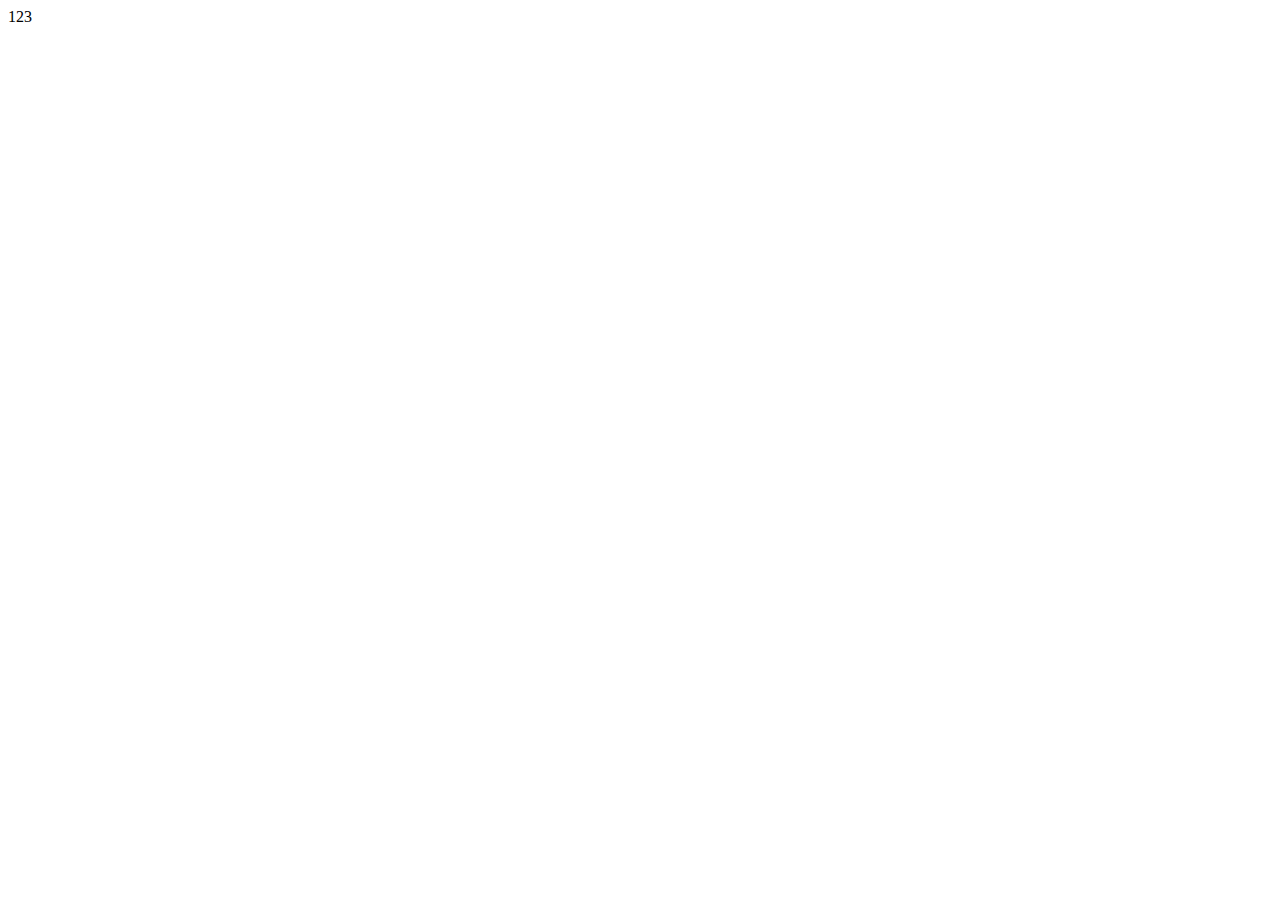
==== index.html @ 2ab809ee "登录注册" ====
<!DOCTYPE html>
<html lang="zh-CN">

<head>
    <meta charset="UTF-8">
    <meta name="viewport" content="width=device-width, initial-scale=1.0">
    <title>Document</title>
</head>

<body>
    123
</body>

</html>
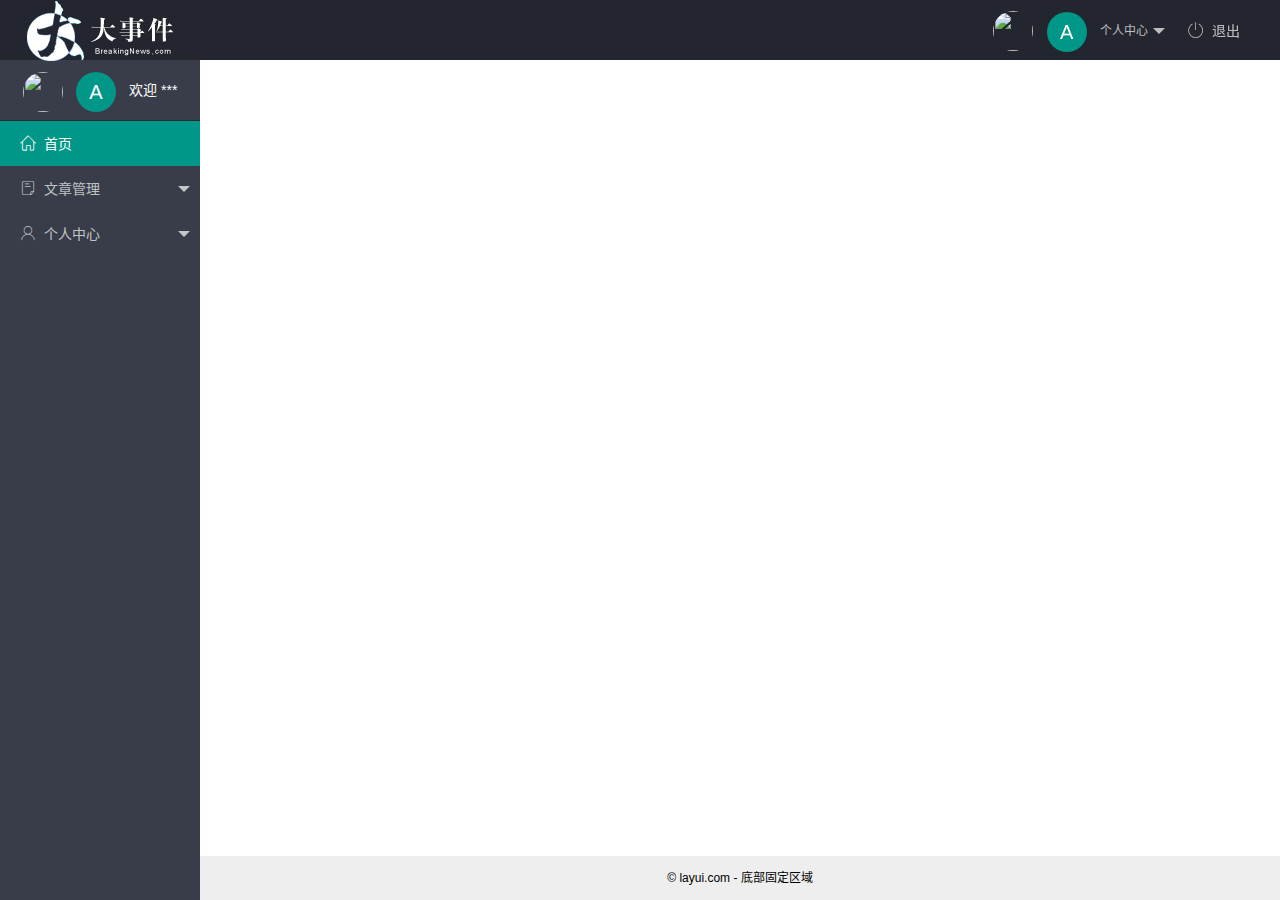
==== commit 8758f277: "后台主页" ====
--- a/index.html
+++ b/index.html
@@ -4,11 +4,103 @@
 <head>
     <meta charset="UTF-8">
     <meta name="viewport" content="width=device-width, initial-scale=1.0">
-    <title>Document</title>
+    <title>后台主页</title>
+    <!-- 导入 layui 的样式表 -->
+    <link rel="stylesheet" href="/assets/lib/layui/css/layui.css" />
+    <link rel="stylesheet" href="/assets/fonts/iconfont.css">
+    <link rel="stylesheet" href="/assets/css/index.css">
 </head>
 
-<body>
-    123
+<body class="layui-layout-body">
+    <div class="layui-layout layui-layout-admin">
+        <div class="layui-header">
+            <div class="layui-logo">
+                <img src="/assets/images/logo.png" alt="" />
+            </div>
+            <!-- 头部区域（可配合layui已有的水平导航） -->
+            <ul class="layui-nav layui-layout-right">
+                <li class="layui-nav-item">
+                    <!-- 右侧导航栏上面头像 -->
+                    <a href="javascript:;" class="userinfo">
+                        <img src="http://t.cn/RCzsdCq" class="layui-nav-img" />
+                        <span class="text-avatar">A</span>
+                        个人中心
+                    </a>
+                    <dl class="layui-nav-child">
+                        <dd><a href="">基本资料</a></dd>
+                        <dd><a href="">更换头像</a></dd>
+                        <dd><a href="">重置密码</a></dd>
+                    </dl>
+                </li>
+                <li class="layui-nav-item"><a id="btnLogout" href="javascript:;"><span class="iconfont icon-tuichu"></span>退出</a>
+                </li>
+            </ul>
+        </div>
+
+        <div class="layui-side layui-bg-black">
+            <div class="layui-side-scroll">
+                <!-- 左侧导航区域（可配合layui已有的垂直导航） -->
+                <ul class="layui-nav layui-nav-tree" lay-shrink="all">
+                    <!-- 左侧侧边栏上面头像 -->
+                    <div class="userinfo">
+                        <img src="http://t.cn/RCzsdCq" class="layui-nav-img" />
+                        <span class="text-avatar">A</span>
+                        <span id="welcome">欢迎 ***</span>
+                    </div>
+                    <li class="layui-nav-item layui-this">
+                        <a id="firstNavItem" href="/home/dashboard.html" target="fm"><span
+                                class="iconfont icon-home"></span>首页</a>
+                    </li>
+                    <li class="layui-nav-item">
+                        <a class="" href="javascript:;"><span class="iconfont icon-16"></span>文章管理</a>
+                        <dl class="layui-nav-child">
+                            <dd>
+                                <a href="javascript:;">文章类别</a>
+                            </dd>
+                            <dd>
+                                <a href="javascript:;">文章列表</a>
+                            </dd>
+                            <dd>
+                                <a href="javascript:;">发布文章</a>
+                            </dd>
+                        </dl>
+                    </li>
+                    <li class="layui-nav-item">
+                        <a href="javascript:;"><span class="iconfont icon-user"></span>个人中心</a>
+                        <dl class="layui-nav-child">
+                            <dd>
+                                <a href="javascript:;">基本资料</a>
+                            </dd>
+                            <dd>
+                                <a href="javascript:;">更换头像</a>
+                            </dd>
+                            <dd>
+                                <a href="javascript:;">重置密码</a>
+                            </dd>
+                        </dl>
+                    </li>
+                </ul>
+            </div>
+        </div>
+
+        <div class="layui-body">
+            <!-- 内容主体区域 -->
+            <div style="padding: 0px;height:100%"><iframe name="fm" src="" frameborder="0"></iframe></div>
+        </div>
+
+        <div class="layui-footer">
+            <!-- 底部固定区域 -->
+            © layui.com - 底部固定区域
+        </div>
+    </div>
+    <!-- 导入 layui 的JS文件 -->
+    <script src="/assets/lib/layui/layui.all.js"></script>
+    <!-- 导入 jQuery -->
+    <script src="/assets/lib/jquery.js"></script>
+    <!-- 导入自己封装的 baseAPI -->
+    <script src="/assets/js/baseAPI.js"></script>
+    <!-- 导入自己的 js 文件 -->
+    <script src="/assets/js/index.js"></script>
 </body>
 
 </html>--- a/assets/lib/layui/css/layui.css
+++ b/assets/lib/layui/css/layui.css
@@ -0,0 +1,2 @@
+/** layui-v2.5.5 MIT License By https://www.layui.com */
+ .layui-inline,img{display:inline-block;vertical-align:middle}h1,h2,h3,h4,h5,h6{font-weight:400}.layui-edge,.layui-header,.layui-inline,.layui-main{position:relative}.layui-body,.layui-edge,.layui-elip{overflow:hidden}.layui-btn,.layui-edge,.layui-inline,img{vertical-align:middle}.layui-btn,.layui-disabled,.layui-icon,.layui-unselect{-moz-user-select:none;-webkit-user-select:none;-ms-user-select:none}.layui-elip,.layui-form-checkbox span,.layui-form-pane .layui-form-label{text-overflow:ellipsis;white-space:nowrap}.layui-breadcrumb,.layui-tree-btnGroup{visibility:hidden}blockquote,body,button,dd,div,dl,dt,form,h1,h2,h3,h4,h5,h6,input,li,ol,p,pre,td,textarea,th,ul{margin:0;padding:0;-webkit-tap-highlight-color:rgba(0,0,0,0)}a:active,a:hover{outline:0}img{border:none}li{list-style:none}table{border-collapse:collapse;border-spacing:0}h4,h5,h6{font-size:100%}button,input,optgroup,option,select,textarea{font-family:inherit;font-size:inherit;font-style:inherit;font-weight:inherit;outline:0}pre{white-space:pre-wrap;white-space:-moz-pre-wrap;white-space:-pre-wrap;white-space:-o-pre-wrap;word-wrap:break-word}body{line-height:24px;font:14px Helvetica Neue,Helvetica,PingFang SC,Tahoma,Arial,sans-serif}hr{height:1px;margin:10px 0;border:0;clear:both}a{color:#333;text-decoration:none}a:hover{color:#777}a cite{font-style:normal;*cursor:pointer}.layui-border-box,.layui-border-box *{box-sizing:border-box}.layui-box,.layui-box *{box-sizing:content-box}.layui-clear{clear:both;*zoom:1}.layui-clear:after{content:'\20';clear:both;*zoom:1;display:block;height:0}.layui-inline{*display:inline;*zoom:1}.layui-edge{display:inline-block;width:0;height:0;border-width:6px;border-style:dashed;border-color:transparent}.layui-edge-top{top:-4px;border-bottom-color:#999;border-bottom-style:solid}.layui-edge-right{border-left-color:#999;border-left-style:solid}.layui-edge-bottom{top:2px;border-top-color:#999;border-top-style:solid}.layui-edge-left{border-right-color:#999;border-right-style:solid}.layui-disabled,.layui-disabled:hover{color:#d2d2d2!important;cursor:not-allowed!important}.layui-circle{border-radius:100%}.layui-show{display:block!important}.layui-hide{display:none!important}@font-face{font-family:layui-icon;src:url(../font/iconfont.eot?v=250);src:url(../font/iconfont.eot?v=250#iefix) format('embedded-opentype'),url(../font/iconfont.woff2?v=250) format('woff2'),url(../font/iconfont.woff?v=250) format('woff'),url(../font/iconfont.ttf?v=250) format('truetype'),url(../font/iconfont.svg?v=250#layui-icon) format('svg')}.layui-icon{font-family:layui-icon!important;font-size:16px;font-style:normal;-webkit-font-smoothing:antialiased;-moz-osx-font-smoothing:grayscale}.layui-icon-reply-fill:before{content:"\e611"}.layui-icon-set-fill:before{content:"\e614"}.layui-icon-menu-fill:before{content:"\e60f"}.layui-icon-search:before{content:"\e615"}.layui-icon-share:before{content:"\e641"}.layui-icon-set-sm:before{content:"\e620"}.layui-icon-engine:before{content:"\e628"}.layui-icon-close:before{content:"\1006"}.layui-icon-close-fill:before{content:"\1007"}.layui-icon-chart-screen:before{content:"\e629"}.layui-icon-star:before{content:"\e600"}.layui-icon-circle-dot:before{content:"\e617"}.layui-icon-chat:before{content:"\e606"}.layui-icon-release:before{content:"\e609"}.layui-icon-list:before{content:"\e60a"}.layui-icon-chart:before{content:"\e62c"}.layui-icon-ok-circle:before{content:"\1005"}.layui-icon-layim-theme:before{content:"\e61b"}.layui-icon-table:before{content:"\e62d"}.layui-icon-right:before{content:"\e602"}.layui-icon-left:before{content:"\e603"}.layui-icon-cart-simple:before{content:"\e698"}.layui-icon-face-cry:before{content:"\e69c"}.layui-icon-face-smile:before{content:"\e6af"}.layui-icon-survey:before{content:"\e6b2"}.layui-icon-tree:before{content:"\e62e"}.layui-icon-upload-circle:before{content:"\e62f"}.layui-icon-add-circle:before{content:"\e61f"}.layui-icon-download-circle:before{content:"\e601"}.layui-icon-templeate-1:before{content:"\e630"}.layui-icon-util:before{content:"\e631"}.layui-icon-face-surprised:before{content:"\e664"}.layui-icon-edit:before{content:"\e642"}.layui-icon-speaker:before{content:"\e645"}.layui-icon-down:before{content:"\e61a"}.layui-icon-file:before{content:"\e621"}.layui-icon-layouts:before{content:"\e632"}.layui-icon-rate-half:before{content:"\e6c9"}.layui-icon-add-circle-fine:before{content:"\e608"}.layui-icon-prev-circle:before{content:"\e633"}.layui-icon-read:before{content:"\e705"}.layui-icon-404:before{content:"\e61c"}.layui-icon-carousel:before{content:"\e634"}.layui-icon-help:before{content:"\e607"}.layui-icon-code-circle:before{content:"\e635"}.layui-icon-water:before{content:"\e636"}.layui-icon-username:before{content:"\e66f"}.layui-icon-find-fill:before{content:"\e670"}.layui-icon-about:before{content:"\e60b"}.layui-icon-location:before{content:"\e715"}.layui-icon-up:before{content:"\e619"}.layui-icon-pause:before{content:"\e651"}.layui-icon-date:before{content:"\e637"}.layui-icon-layim-uploadfile:before{content:"\e61d"}.layui-icon-delete:before{content:"\e640"}.layui-icon-play:before{content:"\e652"}.layui-icon-top:before{content:"\e604"}.layui-icon-friends:before{content:"\e612"}.layui-icon-refresh-3:before{content:"\e9aa"}.layui-icon-ok:before{content:"\e605"}.layui-icon-layer:before{content:"\e638"}.layui-icon-face-smile-fine:before{content:"\e60c"}.layui-icon-dollar:before{content:"\e659"}.layui-icon-group:before{content:"\e613"}.layui-icon-layim-download:before{content:"\e61e"}.layui-icon-picture-fine:before{content:"\e60d"}.layui-icon-link:before{content:"\e64c"}.layui-icon-diamond:before{content:"\e735"}.layui-icon-log:before{content:"\e60e"}.layui-icon-rate-solid:before{content:"\e67a"}.layui-icon-fonts-del:before{content:"\e64f"}.layui-icon-unlink:before{content:"\e64d"}.layui-icon-fonts-clear:before{content:"\e639"}.layui-icon-triangle-r:before{content:"\e623"}.layui-icon-circle:before{content:"\e63f"}.layui-icon-radio:before{content:"\e643"}.layui-icon-align-center:before{content:"\e647"}.layui-icon-align-right:before{content:"\e648"}.layui-icon-align-left:before{content:"\e649"}.layui-icon-loading-1:before{content:"\e63e"}.layui-icon-return:before{content:"\e65c"}.layui-icon-fonts-strong:before{content:"\e62b"}.layui-icon-upload:before{content:"\e67c"}.layui-icon-dialogue:before{content:"\e63a"}.layui-icon-video:before{content:"\e6ed"}.layui-icon-headset:before{content:"\e6fc"}.layui-icon-cellphone-fine:before{content:"\e63b"}.layui-icon-add-1:before{content:"\e654"}.layui-icon-face-smile-b:before{content:"\e650"}.layui-icon-fonts-html:before{content:"\e64b"}.layui-icon-form:before{content:"\e63c"}.layui-icon-cart:before{content:"\e657"}.layui-icon-camera-fill:before{content:"\e65d"}.layui-icon-tabs:before{content:"\e62a"}.layui-icon-fonts-code:before{content:"\e64e"}.layui-icon-fire:before{content:"\e756"}.layui-icon-set:before{content:"\e716"}.layui-icon-fonts-u:before{content:"\e646"}.layui-icon-triangle-d:before{content:"\e625"}.layui-icon-tips:before{content:"\e702"}.layui-icon-picture:before{content:"\e64a"}.layui-icon-more-vertical:before{content:"\e671"}.layui-icon-flag:before{content:"\e66c"}.layui-icon-loading:before{content:"\e63d"}.layui-icon-fonts-i:before{content:"\e644"}.layui-icon-refresh-1:before{content:"\e666"}.layui-icon-rmb:before{content:"\e65e"}.layui-icon-home:before{content:"\e68e"}.layui-icon-user:before{content:"\e770"}.layui-icon-notice:before{content:"\e667"}.layui-icon-login-weibo:before{content:"\e675"}.layui-icon-voice:before{content:"\e688"}.layui-icon-upload-drag:before{content:"\e681"}.layui-icon-login-qq:before{content:"\e676"}.layui-icon-snowflake:before{content:"\e6b1"}.layui-icon-file-b:before{content:"\e655"}.layui-icon-template:before{content:"\e663"}.layui-icon-auz:before{content:"\e672"}.layui-icon-console:before{content:"\e665"}.layui-icon-app:before{content:"\e653"}.layui-icon-prev:before{content:"\e65a"}.layui-icon-website:before{content:"\e7ae"}.layui-icon-next:before{content:"\e65b"}.layui-icon-component:before{content:"\e857"}.layui-icon-more:before{content:"\e65f"}.layui-icon-login-wechat:before{content:"\e677"}.layui-icon-shrink-right:before{content:"\e668"}.layui-icon-spread-left:before{content:"\e66b"}.layui-icon-camera:before{content:"\e660"}.layui-icon-note:before{content:"\e66e"}.layui-icon-refresh:before{content:"\e669"}.layui-icon-female:before{content:"\e661"}.layui-icon-male:before{content:"\e662"}.layui-icon-password:before{content:"\e673"}.layui-icon-senior:before{content:"\e674"}.layui-icon-theme:before{content:"\e66a"}.layui-icon-tread:before{content:"\e6c5"}.layui-icon-praise:before{content:"\e6c6"}.layui-icon-star-fill:before{content:"\e658"}.layui-icon-rate:before{content:"\e67b"}.layui-icon-template-1:before{content:"\e656"}.layui-icon-vercode:before{content:"\e679"}.layui-icon-cellphone:before{content:"\e678"}.layui-icon-screen-full:before{content:"\e622"}.layui-icon-screen-restore:before{content:"\e758"}.layui-icon-cols:before{content:"\e610"}.layui-icon-export:before{content:"\e67d"}.layui-icon-print:before{content:"\e66d"}.layui-icon-slider:before{content:"\e714"}.layui-icon-addition:before{content:"\e624"}.layui-icon-subtraction:before{content:"\e67e"}.layui-icon-service:before{content:"\e626"}.layui-icon-transfer:before{content:"\e691"}.layui-main{width:1140px;margin:0 auto}.layui-header{z-index:1000;height:60px}.layui-header a:hover{transition:all .5s;-webkit-transition:all .5s}.layui-side{position:fixed;left:0;top:0;bottom:0;z-index:999;width:200px;overflow-x:hidden}.layui-side-scroll{position:relative;width:220px;height:100%;overflow-x:hidden}.layui-body{position:absolute;left:200px;right:0;top:0;bottom:0;z-index:998;width:auto;overflow-y:auto;box-sizing:border-box}.layui-layout-body{overflow:hidden}.layui-layout-admin .layui-header{background-color:#23262E}.layui-layout-admin .layui-side{top:60px;width:200px;overflow-x:hidden}.layui-layout-admin .layui-body{position:fixed;top:60px;bottom:44px}.layui-layout-admin .layui-main{width:auto;margin:0 15px}.layui-layout-admin .layui-footer{position:fixed;left:200px;right:0;bottom:0;height:44px;line-height:44px;padding:0 15px;background-color:#eee}.layui-layout-admin .layui-logo{position:absolute;left:0;top:0;width:200px;height:100%;line-height:60px;text-align:center;color:#009688;font-size:16px}.layui-layout-admin .layui-header .layui-nav{background:0 0}.layui-layout-left{position:absolute!important;left:200px;top:0}.layui-layout-right{position:absolute!important;right:0;top:0}.layui-container{position:relative;margin:0 auto;padding:0 15px;box-sizing:border-box}.layui-fluid{position:relative;margin:0 auto;padding:0 15px}.layui-row:after,.layui-row:before{content:'';display:block;clear:both}.layui-col-lg1,.layui-col-lg10,.layui-col-lg11,.layui-col-lg12,.layui-col-lg2,.layui-col-lg3,.layui-col-lg4,.layui-col-lg5,.layui-col-lg6,.layui-col-lg7,.layui-col-lg8,.layui-col-lg9,.layui-col-md1,.layui-col-md10,.layui-col-md11,.layui-col-md12,.layui-col-md2,.layui-col-md3,.layui-col-md4,.layui-col-md5,.layui-col-md6,.layui-col-md7,.layui-col-md8,.layui-col-md9,.layui-col-sm1,.layui-col-sm10,.layui-col-sm11,.layui-col-sm12,.layui-col-sm2,.layui-col-sm3,.layui-col-sm4,.layui-col-sm5,.layui-col-sm6,.layui-col-sm7,.layui-col-sm8,.layui-col-sm9,.layui-col-xs1,.layui-col-xs10,.layui-col-xs11,.layui-col-xs12,.layui-col-xs2,.layui-col-xs3,.layui-col-xs4,.layui-col-xs5,.layui-col-xs6,.layui-col-xs7,.layui-col-xs8,.layui-col-xs9{position:relative;display:block;box-sizing:border-box}.layui-col-xs1,.layui-col-xs10,.layui-col-xs11,.layui-col-xs12,.layui-col-xs2,.layui-col-xs3,.layui-col-xs4,.layui-col-xs5,.layui-col-xs6,.layui-col-xs7,.layui-col-xs8,.layui-col-xs9{float:left}.layui-col-xs1{width:8.33333333%}.layui-col-xs2{width:16.66666667%}.layui-col-xs3{width:25%}.layui-col-xs4{width:33.33333333%}.layui-col-xs5{width:41.66666667%}.layui-col-xs6{width:50%}.layui-col-xs7{width:58.33333333%}.layui-col-xs8{width:66.66666667%}.layui-col-xs9{width:75%}.layui-col-xs10{width:83.33333333%}.layui-col-xs11{width:91.66666667%}.layui-col-xs12{width:100%}.layui-col-xs-offset1{margin-left:8.33333333%}.layui-col-xs-offset2{margin-left:16.66666667%}.layui-col-xs-offset3{margin-left:25%}.layui-col-xs-offset4{margin-left:33.33333333%}.layui-col-xs-offset5{margin-left:41.66666667%}.layui-col-xs-offset6{margin-left:50%}.layui-col-xs-offset7{margin-left:58.33333333%}.layui-col-xs-offset8{margin-left:66.66666667%}.layui-col-xs-offset9{margin-left:75%}.layui-col-xs-offset10{margin-left:83.33333333%}.layui-col-xs-offset11{margin-left:91.66666667%}.layui-col-xs-offset12{margin-left:100%}@media screen and (max-width:768px){.layui-hide-xs{display:none!important}.layui-show-xs-block{display:block!important}.layui-show-xs-inline{display:inline!important}.layui-show-xs-inline-block{display:inline-block!important}}@media screen and (min-width:768px){.layui-container{width:750px}.layui-hide-sm{display:none!important}.layui-show-sm-block{display:block!important}.layui-show-sm-inline{display:inline!important}.layui-show-sm-inline-block{display:inline-block!important}.layui-col-sm1,.layui-col-sm10,.layui-col-sm11,.layui-col-sm12,.layui-col-sm2,.layui-col-sm3,.layui-col-sm4,.layui-col-sm5,.layui-col-sm6,.layui-col-sm7,.layui-col-sm8,.layui-col-sm9{float:left}.layui-col-sm1{width:8.33333333%}.layui-col-sm2{width:16.66666667%}.layui-col-sm3{width:25%}.layui-col-sm4{width:33.33333333%}.layui-col-sm5{width:41.66666667%}.layui-col-sm6{width:50%}.layui-col-sm7{width:58.33333333%}.layui-col-sm8{width:66.66666667%}.layui-col-sm9{width:75%}.layui-col-sm10{width:83.33333333%}.layui-col-sm11{width:91.66666667%}.layui-col-sm12{width:100%}.layui-col-sm-offset1{margin-left:8.33333333%}.layui-col-sm-offset2{margin-left:16.66666667%}.layui-col-sm-offset3{margin-left:25%}.layui-col-sm-offset4{margin-left:33.33333333%}.layui-col-sm-offset5{margin-left:41.66666667%}.layui-col-sm-offset6{margin-left:50%}.layui-col-sm-offset7{margin-left:58.33333333%}.layui-col-sm-offset8{margin-left:66.66666667%}.layui-col-sm-offset9{margin-left:75%}.layui-col-sm-offset10{margin-left:83.33333333%}.layui-col-sm-offset11{margin-left:91.66666667%}.layui-col-sm-offset12{margin-left:100%}}@media screen and (min-width:992px){.layui-container{width:970px}.layui-hide-md{display:none!important}.layui-show-md-block{display:block!important}.layui-show-md-inline{display:inline!important}.layui-show-md-inline-block{display:inline-block!important}.layui-col-md1,.layui-col-md10,.layui-col-md11,.layui-col-md12,.layui-col-md2,.layui-col-md3,.layui-col-md4,.layui-col-md5,.layui-col-md6,.layui-col-md7,.layui-col-md8,.layui-col-md9{float:left}.layui-col-md1{width:8.33333333%}.layui-col-md2{width:16.66666667%}.layui-col-md3{width:25%}.layui-col-md4{width:33.33333333%}.layui-col-md5{width:41.66666667%}.layui-col-md6{width:50%}.layui-col-md7{width:58.33333333%}.layui-col-md8{width:66.66666667%}.layui-col-md9{width:75%}.layui-col-md10{width:83.33333333%}.layui-col-md11{width:91.66666667%}.layui-col-md12{width:100%}.layui-col-md-offset1{margin-left:8.33333333%}.layui-col-md-offset2{margin-left:16.66666667%}.layui-col-md-offset3{margin-left:25%}.layui-col-md-offset4{margin-left:33.33333333%}.layui-col-md-offset5{margin-left:41.66666667%}.layui-col-md-offset6{margin-left:50%}.layui-col-md-offset7{margin-left:58.33333333%}.layui-col-md-offset8{margin-left:66.66666667%}.layui-col-md-offset9{margin-left:75%}.layui-col-md-offset10{margin-left:83.33333333%}.layui-col-md-offset11{margin-left:91.66666667%}.layui-col-md-offset12{margin-left:100%}}@media screen and (min-width:1200px){.layui-container{width:1170px}.layui-hide-lg{display:none!important}.layui-show-lg-block{display:block!important}.layui-show-lg-inline{display:inline!important}.layui-show-lg-inline-block{display:inline-block!important}.layui-col-lg1,.layui-col-lg10,.layui-col-lg11,.layui-col-lg12,.layui-col-lg2,.layui-col-lg3,.layui-col-lg4,.layui-col-lg5,.layui-col-lg6,.layui-col-lg7,.layui-col-lg8,.layui-col-lg9{float:left}.layui-col-lg1{width:8.33333333%}.layui-col-lg2{width:16.66666667%}.layui-col-lg3{width:25%}.layui-col-lg4{width:33.33333333%}.layui-col-lg5{width:41.66666667%}.layui-col-lg6{width:50%}.layui-col-lg7{width:58.33333333%}.layui-col-lg8{width:66.66666667%}.layui-col-lg9{width:75%}.layui-col-lg10{width:83.33333333%}.layui-col-lg11{width:91.66666667%}.layui-col-lg12{width:100%}.layui-col-lg-offset1{margin-left:8.33333333%}.layui-col-lg-offset2{margin-left:16.66666667%}.layui-col-lg-offset3{margin-left:25%}.layui-col-lg-offset4{margin-left:33.33333333%}.layui-col-lg-offset5{margin-left:41.66666667%}.layui-col-lg-offset6{margin-left:50%}.layui-col-lg-offset7{margin-left:58.33333333%}.layui-col-lg-offset8{margin-left:66.66666667%}.layui-col-lg-offset9{margin-left:75%}.layui-col-lg-offset10{margin-left:83.33333333%}.layui-col-lg-offset11{margin-left:91.66666667%}.layui-col-lg-offset12{margin-left:100%}}.layui-col-space1{margin:-.5px}.layui-col-space1>*{padding:.5px}.layui-col-space3{margin:-1.5px}.layui-col-space3>*{padding:1.5px}.layui-col-space5{margin:-2.5px}.layui-col-space5>*{padding:2.5px}.layui-col-space8{margin:-3.5px}.layui-col-space8>*{padding:3.5px}.layui-col-space10{margin:-5px}.layui-col-space10>*{padding:5px}.layui-col-space12{margin:-6px}.layui-col-space12>*{padding:6px}.layui-col-space15{margin:-7.5px}.layui-col-space15>*{padding:7.5px}.layui-col-space18{margin:-9px}.layui-col-space18>*{padding:9px}.layui-col-space20{margin:-10px}.layui-col-space20>*{padding:10px}.layui-col-space22{margin:-11px}.layui-col-space22>*{padding:11px}.layui-col-space25{margin:-12.5px}.layui-col-space25>*{padding:12.5px}.layui-col-space30{margin:-15px}.layui-col-space30>*{padding:15px}.layui-btn,.layui-input,.layui-select,.layui-textarea,.layui-upload-button{outline:0;-webkit-appearance:none;transition:all .3s;-webkit-transition:all .3s;box-sizing:border-box}.layui-elem-quote{margin-bottom:10px;padding:15px;line-height:22px;border-left:5px solid #009688;border-radius:0 2px 2px 0;background-color:#f2f2f2}.layui-quote-nm{border-style:solid;border-width:1px 1px 1px 5px;background:0 0}.layui-elem-field{margin-bottom:10px;padding:0;border-width:1px;border-style:solid}.layui-elem-field legend{margin-left:20px;padding:0 10px;font-size:20px;font-weight:300}.layui-field-title{margin:10px 0 20px;border-width:1px 0 0}.layui-field-box{padding:10px 15px}.layui-field-title .layui-field-box{padding:10px 0}.layui-progress{position:relative;height:6px;border-radius:20px;background-color:#e2e2e2}.layui-progress-bar{position:absolute;left:0;top:0;width:0;max-width:100%;height:6px;border-radius:20px;text-align:right;background-color:#5FB878;transition:all .3s;-webkit-transition:all .3s}.layui-progress-big,.layui-progress-big .layui-progress-bar{height:18px;line-height:18px}.layui-progress-text{position:relative;top:-20px;line-height:18px;font-size:12px;color:#666}.layui-progress-big .layui-progress-text{position:static;padding:0 10px;color:#fff}.layui-collapse{border-width:1px;border-style:solid;border-radius:2px}.layui-colla-content,.layui-colla-item{border-top-width:1px;border-top-style:solid}.layui-colla-item:first-child{border-top:none}.layui-colla-title{position:relative;height:42px;line-height:42px;padding:0 15px 0 35px;color:#333;background-color:#f2f2f2;cursor:pointer;font-size:14px;overflow:hidden}.layui-colla-content{display:none;padding:10px 15px;line-height:22px;color:#666}.layui-colla-icon{position:absolute;left:15px;top:0;font-size:14px}.layui-card{margin-bottom:15px;border-radius:2px;background-color:#fff;box-shadow:0 1px 2px 0 rgba(0,0,0,.05)}.layui-card:last-child{margin-bottom:0}.layui-card-header{position:relative;height:42px;line-height:42px;padding:0 15px;border-bottom:1px solid #f6f6f6;color:#333;border-radius:2px 2px 0 0;font-size:14px}.layui-bg-black,.layui-bg-blue,.layui-bg-cyan,.layui-bg-green,.layui-bg-orange,.layui-bg-red{color:#fff!important}.layui-card-body{position:relative;padding:10px 15px;line-height:24px}.layui-card-body[pad15]{padding:15px}.layui-card-body[pad20]{padding:20px}.layui-card-body .layui-table{margin:5px 0}.layui-card .layui-tab{margin:0}.layui-panel-window{position:relative;padding:15px;border-radius:0;border-top:5px solid #E6E6E6;background-color:#fff}.layui-auxiliar-moving{position:fixed;left:0;right:0;top:0;bottom:0;width:100%;height:100%;background:0 0;z-index:9999999999}.layui-form-label,.layui-form-mid,.layui-form-select,.layui-input-block,.layui-input-inline,.layui-textarea{position:relative}.layui-bg-red{background-color:#FF5722!important}.layui-bg-orange{background-color:#FFB800!important}.layui-bg-green{background-color:#009688!important}.layui-bg-cyan{background-color:#2F4056!important}.layui-bg-blue{background-color:#1E9FFF!important}.layui-bg-black{background-color:#393D49!important}.layui-bg-gray{background-color:#eee!important;color:#666!important}.layui-badge-rim,.layui-colla-content,.layui-colla-item,.layui-collapse,.layui-elem-field,.layui-form-pane .layui-form-item[pane],.layui-form-pane .layui-form-label,.layui-input,.layui-layedit,.layui-layedit-tool,.layui-quote-nm,.layui-select,.layui-tab-bar,.layui-tab-card,.layui-tab-title,.layui-tab-title .layui-this:after,.layui-textarea{border-color:#e6e6e6}.layui-timeline-item:before,hr{background-color:#e6e6e6}.layui-text{line-height:22px;font-size:14px;color:#666}.layui-text h1,.layui-text h2,.layui-text h3{font-weight:500;color:#333}.layui-text h1{font-size:30px}.layui-text h2{font-size:24px}.layui-text h3{font-size:18px}.layui-text a:not(.layui-btn){color:#01AAED}.layui-text a:not(.layui-btn):hover{text-decoration:underline}.layui-text ul{padding:5px 0 5px 15px}.layui-text ul li{margin-top:5px;list-style-type:disc}.layui-text em,.layui-word-aux{color:#999!important;padding:0 5px!important}.layui-btn{display:inline-block;height:38px;line-height:38px;padding:0 18px;background-color:#009688;color:#fff;white-space:nowrap;text-align:center;font-size:14px;border:none;border-radius:2px;cursor:pointer}.layui-btn:hover{opacity:.8;filter:alpha(opacity=80);color:#fff}.layui-btn:active{opacity:1;filter:alpha(opacity=100)}.layui-btn+.layui-btn{margin-left:10px}.layui-btn-container{font-size:0}.layui-btn-container .layui-btn{margin-right:10px;margin-bottom:10px}.layui-btn-container .layui-btn+.layui-btn{margin-left:0}.layui-table .layui-btn-container .layui-btn{margin-bottom:9px}.layui-btn-radius{border-radius:100px}.layui-btn .layui-icon{margin-right:3px;font-size:18px;vertical-align:bottom;vertical-align:middle\9}.layui-btn-primary{border:1px solid #C9C9C9;background-color:#fff;color:#555}.layui-btn-primary:hover{border-color:#009688;color:#333}.layui-btn-normal{background-color:#1E9FFF}.layui-btn-warm{background-color:#FFB800}.layui-btn-danger{background-color:#FF5722}.layui-btn-checked{background-color:#5FB878}.layui-btn-disabled,.layui-btn-disabled:active,.layui-btn-disabled:hover{border:1px solid #e6e6e6;background-color:#FBFBFB;color:#C9C9C9;cursor:not-allowed;opacity:1}.layui-btn-lg{height:44px;line-height:44px;padding:0 25px;font-size:16px}.layui-btn-sm{height:30px;line-height:30px;padding:0 10px;font-size:12px}.layui-btn-sm i{font-size:16px!important}.layui-btn-xs{height:22px;line-height:22px;padding:0 5px;font-size:12px}.layui-btn-xs i{font-size:14px!important}.layui-btn-group{display:inline-block;vertical-align:middle;font-size:0}.layui-btn-group .layui-btn{margin-left:0!important;margin-right:0!important;border-left:1px solid rgba(255,255,255,.5);border-radius:0}.layui-btn-group .layui-btn-primary{border-left:none}.layui-btn-group .layui-btn-primary:hover{border-color:#C9C9C9;color:#009688}.layui-btn-group .layui-btn:first-child{border-left:none;border-radius:2px 0 0 2px}.layui-btn-group .layui-btn-primary:first-child{border-left:1px solid #c9c9c9}.layui-btn-group .layui-btn:last-child{border-radius:0 2px 2px 0}.layui-btn-group .layui-btn+.layui-btn{margin-left:0}.layui-btn-group+.layui-btn-group{margin-left:10px}.layui-btn-fluid{width:100%}.layui-input,.layui-select,.layui-textarea{height:38px;line-height:1.3;line-height:38px\9;border-width:1px;border-style:solid;background-color:#fff;border-radius:2px}.layui-input::-webkit-input-placeholder,.layui-select::-webkit-input-placeholder,.layui-textarea::-webkit-input-placeholder{line-height:1.3}.layui-input,.layui-textarea{display:block;width:100%;padding-left:10px}.layui-input:hover,.layui-textarea:hover{border-color:#D2D2D2!important}.layui-input:focus,.layui-textarea:focus{border-color:#C9C9C9!important}.layui-textarea{min-height:100px;height:auto;line-height:20px;padding:6px 10px;resize:vertical}.layui-select{padding:0 10px}.layui-form input[type=checkbox],.layui-form input[type=radio],.layui-form select{display:none}.layui-form [lay-ignore]{display:initial}.layui-form-item{margin-bottom:15px;clear:both;*zoom:1}.layui-form-item:after{content:'\20';clear:both;*zoom:1;display:block;height:0}.layui-form-label{float:left;display:block;padding:9px 15px;width:80px;font-weight:400;line-height:20px;text-align:right}.layui-form-label-col{display:block;float:none;padding:9px 0;line-height:20px;text-align:left}.layui-form-item .layui-inline{margin-bottom:5px;margin-right:10px}.layui-input-block{margin-left:110px;min-height:36px}.layui-input-inline{display:inline-block;vertical-align:middle}.layui-form-item .layui-input-inline{float:left;width:190px;margin-right:10px}.layui-form-text .layui-input-inline{width:auto}.layui-form-mid{float:left;display:block;padding:9px 0!important;line-height:20px;margin-right:10px}.layui-form-danger+.layui-form-select .layui-input,.layui-form-danger:focus{border-color:#FF5722!important}.layui-form-select .layui-input{padding-right:30px;cursor:pointer}.layui-form-select .layui-edge{position:absolute;right:10px;top:50%;margin-top:-3px;cursor:pointer;border-width:6px;border-top-color:#c2c2c2;border-top-style:solid;transition:all .3s;-webkit-transition:all .3s}.layui-form-select dl{display:none;position:absolute;left:0;top:42px;padding:5px 0;z-index:899;min-width:100%;border:1px solid #d2d2d2;max-height:300px;overflow-y:auto;background-color:#fff;border-radius:2px;box-shadow:0 2px 4px rgba(0,0,0,.12);box-sizing:border-box}.layui-form-select dl dd,.layui-form-select dl dt{padding:0 10px;line-height:36px;white-space:nowrap;overflow:hidden;text-overflow:ellipsis}.layui-form-select dl dt{font-size:12px;color:#999}.layui-form-select dl dd{cursor:pointer}.layui-form-select dl dd:hover{background-color:#f2f2f2;-webkit-transition:.5s all;transition:.5s all}.layui-form-select .layui-select-group dd{padding-left:20px}.layui-form-select dl dd.layui-select-tips{padding-left:10px!important;color:#999}.layui-form-select dl dd.layui-this{background-color:#5FB878;color:#fff}.layui-form-checkbox,.layui-form-select dl dd.layui-disabled{background-color:#fff}.layui-form-selected dl{display:block}.layui-form-checkbox,.layui-form-checkbox *,.layui-form-switch{display:inline-block;vertical-align:middle}.layui-form-selected .layui-edge{margin-top:-9px;-webkit-transform:rotate(180deg);transform:rotate(180deg);margin-top:-3px\9}:root .layui-form-selected .layui-edge{margin-top:-9px\0/IE9}.layui-form-selectup dl{top:auto;bottom:42px}.layui-select-none{margin:5px 0;text-align:center;color:#999}.layui-select-disabled .layui-disabled{border-color:#eee!important}.layui-select-disabled .layui-edge{border-top-color:#d2d2d2}.layui-form-checkbox{position:relative;height:30px;line-height:30px;margin-right:10px;padding-right:30px;cursor:pointer;font-size:0;-webkit-transition:.1s linear;transition:.1s linear;box-sizing:border-box}.layui-form-checkbox span{padding:0 10px;height:100%;font-size:14px;border-radius:2px 0 0 2px;background-color:#d2d2d2;color:#fff;overflow:hidden}.layui-form-checkbox:hover span{background-color:#c2c2c2}.layui-form-checkbox i{position:absolute;right:0;top:0;width:30px;height:28px;border:1px solid #d2d2d2;border-left:none;border-radius:0 2px 2px 0;color:#fff;font-size:20px;text-align:center}.layui-form-checkbox:hover i{border-color:#c2c2c2;color:#c2c2c2}.layui-form-checked,.layui-form-checked:hover{border-color:#5FB878}.layui-form-checked span,.layui-form-checked:hover span{background-color:#5FB878}.layui-form-checked i,.layui-form-checked:hover i{color:#5FB878}.layui-form-item .layui-form-checkbox{margin-top:4px}.layui-form-checkbox[lay-skin=primary]{height:auto!important;line-height:normal!important;min-width:18px;min-height:18px;border:none!important;margin-right:0;padding-left:28px;padding-right:0;background:0 0}.layui-form-checkbox[lay-skin=primary] span{padding-left:0;padding-right:15px;line-height:18px;background:0 0;color:#666}.layui-form-checkbox[lay-skin=primary] i{right:auto;left:0;width:16px;height:16px;line-height:16px;border:1px solid #d2d2d2;font-size:12px;border-radius:2px;background-color:#fff;-webkit-transition:.1s linear;transition:.1s linear}.layui-form-checkbox[lay-skin=primary]:hover i{border-color:#5FB878;color:#fff}.layui-form-checked[lay-skin=primary] i{border-color:#5FB878!important;background-color:#5FB878;color:#fff}.layui-checkbox-disbaled[lay-skin=primary] span{background:0 0!important;color:#c2c2c2}.layui-checkbox-disbaled[lay-skin=primary]:hover i{border-color:#d2d2d2}.layui-form-item .layui-form-checkbox[lay-skin=primary]{margin-top:10px}.layui-form-switch{position:relative;height:22px;line-height:22px;min-width:35px;padding:0 5px;margin-top:8px;border:1px solid #d2d2d2;border-radius:20px;cursor:pointer;background-color:#fff;-webkit-transition:.1s linear;transition:.1s linear}.layui-form-switch i{position:absolute;left:5px;top:3px;width:16px;height:16px;border-radius:20px;background-color:#d2d2d2;-webkit-transition:.1s linear;transition:.1s linear}.layui-form-switch em{position:relative;top:0;width:25px;margin-left:21px;padding:0!important;text-align:center!important;color:#999!important;font-style:normal!important;font-size:12px}.layui-form-onswitch{border-color:#5FB878;background-color:#5FB878}.layui-checkbox-disbaled,.layui-checkbox-disbaled i{border-color:#e2e2e2!important}.layui-form-onswitch i{left:100%;margin-left:-21px;background-color:#fff}.layui-form-onswitch em{margin-left:5px;margin-right:21px;color:#fff!important}.layui-checkbox-disbaled span{background-color:#e2e2e2!important}.layui-checkbox-disbaled:hover i{color:#fff!important}[lay-radio]{display:none}.layui-form-radio,.layui-form-radio *{display:inline-block;vertical-align:middle}.layui-form-radio{line-height:28px;margin:6px 10px 0 0;padding-right:10px;cursor:pointer;font-size:0}.layui-form-radio *{font-size:14px}.layui-form-radio>i{margin-right:8px;font-size:22px;color:#c2c2c2}.layui-form-radio>i:hover,.layui-form-radioed>i{color:#5FB878}.layui-radio-disbaled>i{color:#e2e2e2!important}.layui-form-pane .layui-form-label{width:110px;padding:8px 15px;height:38px;line-height:20px;border-width:1px;border-style:solid;border-radius:2px 0 0 2px;text-align:center;background-color:#FBFBFB;overflow:hidden;box-sizing:border-box}.layui-form-pane .layui-input-inline{margin-left:-1px}.layui-form-pane .layui-input-block{margin-left:110px;left:-1px}.layui-form-pane .layui-input{border-radius:0 2px 2px 0}.layui-form-pane .layui-form-text .layui-form-label{float:none;width:100%;border-radius:2px;box-sizing:border-box;text-align:left}.layui-form-pane .layui-form-text .layui-input-inline{display:block;margin:0;top:-1px;clear:both}.layui-form-pane .layui-form-text .layui-input-block{margin:0;left:0;top:-1px}.layui-form-pane .layui-form-text .layui-textarea{min-height:100px;border-radius:0 0 2px 2px}.layui-form-pane .layui-form-checkbox{margin:4px 0 4px 10px}.layui-form-pane .layui-form-radio,.layui-form-pane .layui-form-switch{margin-top:6px;margin-left:10px}.layui-form-pane .layui-form-item[pane]{position:relative;border-width:1px;border-style:solid}.layui-form-pane .layui-form-item[pane] .layui-form-label{position:absolute;left:0;top:0;height:100%;border-width:0 1px 0 0}.layui-form-pane .layui-form-item[pane] .layui-input-inline{margin-left:110px}@media screen and (max-width:450px){.layui-form-item .layui-form-label{text-overflow:ellipsis;overflow:hidden;white-space:nowrap}.layui-form-item .layui-inline{display:block;margin-right:0;margin-bottom:20px;clear:both}.layui-form-item .layui-inline:after{content:'\20';clear:both;display:block;height:0}.layui-form-item .layui-input-inline{display:block;float:none;left:-3px;width:auto;margin:0 0 10px 112px}.layui-form-item .layui-input-inline+.layui-form-mid{margin-left:110px;top:-5px;padding:0}.layui-form-item .layui-form-checkbox{margin-right:5px;margin-bottom:5px}}.layui-layedit{border-width:1px;border-style:solid;border-radius:2px}.layui-layedit-tool{padding:3px 5px;border-bottom-width:1px;border-bottom-style:solid;font-size:0}.layedit-tool-fixed{position:fixed;top:0;border-top:1px solid #e2e2e2}.layui-layedit-tool .layedit-tool-mid,.layui-layedit-tool .layui-icon{display:inline-block;vertical-align:middle;text-align:center;font-size:14px}.layui-layedit-tool .layui-icon{position:relative;width:32px;height:30px;line-height:30px;margin:3px 5px;color:#777;cursor:pointer;border-radius:2px}.layui-layedit-tool .layui-icon:hover{color:#393D49}.layui-layedit-tool .layui-icon:active{color:#000}.layui-layedit-tool .layedit-tool-active{background-color:#e2e2e2;color:#000}.layui-layedit-tool .layui-disabled,.layui-layedit-tool .layui-disabled:hover{color:#d2d2d2;cursor:not-allowed}.layui-layedit-tool .layedit-tool-mid{width:1px;height:18px;margin:0 10px;background-color:#d2d2d2}.layedit-tool-html{width:50px!important;font-size:30px!important}.layedit-tool-b,.layedit-tool-code,.layedit-tool-help{font-size:16px!important}.layedit-tool-d,.layedit-tool-face,.layedit-tool-image,.layedit-tool-unlink{font-size:18px!important}.layedit-tool-image input{position:absolute;font-size:0;left:0;top:0;width:100%;height:100%;opacity:.01;filter:Alpha(opacity=1);cursor:pointer}.layui-layedit-iframe iframe{display:block;width:100%}#LAY_layedit_code{overflow:hidden}.layui-laypage{display:inline-block;*display:inline;*zoom:1;vertical-align:middle;margin:10px 0;font-size:0}.layui-laypage>a:first-child,.layui-laypage>a:first-child em{border-radius:2px 0 0 2px}.layui-laypage>a:last-child,.layui-laypage>a:last-child em{border-radius:0 2px 2px 0}.layui-laypage>:first-child{margin-left:0!important}.layui-laypage>:last-child{margin-right:0!important}.layui-laypage a,.layui-laypage button,.layui-laypage input,.layui-laypage select,.layui-laypage span{border:1px solid #e2e2e2}.layui-laypage a,.layui-laypage span{display:inline-block;*display:inline;*zoom:1;vertical-align:middle;padding:0 15px;height:28px;line-height:28px;margin:0 -1px 5px 0;background-color:#fff;color:#333;font-size:12px}.layui-flow-more a *,.layui-laypage input,.layui-table-view select[lay-ignore]{display:inline-block}.layui-laypage a:hover{color:#009688}.layui-laypage em{font-style:normal}.layui-laypage .layui-laypage-spr{color:#999;font-weight:700}.layui-laypage a{text-decoration:none}.layui-laypage .layui-laypage-curr{position:relative}.layui-laypage .layui-laypage-curr em{position:relative;color:#fff}.layui-laypage .layui-laypage-curr .layui-laypage-em{position:absolute;left:-1px;top:-1px;padding:1px;width:100%;height:100%;background-color:#009688}.layui-laypage-em{border-radius:2px}.layui-laypage-next em,.layui-laypage-prev em{font-family:Sim sun;font-size:16px}.layui-laypage .layui-laypage-count,.layui-laypage .layui-laypage-limits,.layui-laypage .layui-laypage-refresh,.layui-laypage .layui-laypage-skip{margin-left:10px;margin-right:10px;padding:0;border:none}.layui-laypage .layui-laypage-limits,.layui-laypage .layui-laypage-refresh{vertical-align:top}.layui-laypage .layui-laypage-refresh i{font-size:18px;cursor:pointer}.layui-laypage select{height:22px;padding:3px;border-radius:2px;cursor:pointer}.layui-laypage .layui-laypage-skip{height:30px;line-height:30px;color:#999}.layui-laypage button,.layui-laypage input{height:30px;line-height:30px;border-radius:2px;vertical-align:top;background-color:#fff;box-sizing:border-box}.layui-laypage input{width:40px;margin:0 10px;padding:0 3px;text-align:center}.layui-laypage input:focus,.layui-laypage select:focus{border-color:#009688!important}.layui-laypage button{margin-left:10px;padding:0 10px;cursor:pointer}.layui-table,.layui-table-view{margin:10px 0}.layui-flow-more{margin:10px 0;text-align:center;color:#999;font-size:14px}.layui-flow-more a{height:32px;line-height:32px}.layui-flow-more a *{vertical-align:top}.layui-flow-more a cite{padding:0 20px;border-radius:3px;background-color:#eee;color:#333;font-style:normal}.layui-flow-more a cite:hover{opacity:.8}.layui-flow-more a i{font-size:30px;color:#737383}.layui-table{width:100%;background-color:#fff;color:#666}.layui-table tr{transition:all .3s;-webkit-transition:all .3s}.layui-table th{text-align:left;font-weight:400}.layui-table tbody tr:hover,.layui-table thead tr,.layui-table-click,.layui-table-header,.layui-table-hover,.layui-table-mend,.layui-table-patch,.layui-table-tool,.layui-table-total,.layui-table-total tr,.layui-table[lay-even] tr:nth-child(even){background-color:#f2f2f2}.layui-table td,.layui-table th,.layui-table-col-set,.layui-table-fixed-r,.layui-table-grid-down,.layui-table-header,.layui-table-page,.layui-table-tips-main,.layui-table-tool,.layui-table-total,.layui-table-view,.layui-table[lay-skin=line],.layui-table[lay-skin=row]{border-width:1px;border-style:solid;border-color:#e6e6e6}.layui-table td,.layui-table th{position:relative;padding:9px 15px;min-height:20px;line-height:20px;font-size:14px}.layui-table[lay-skin=line] td,.layui-table[lay-skin=line] th{border-width:0 0 1px}.layui-table[lay-skin=row] td,.layui-table[lay-skin=row] th{border-width:0 1px 0 0}.layui-table[lay-skin=nob] td,.layui-table[lay-skin=nob] th{border:none}.layui-table img{max-width:100px}.layui-table[lay-size=lg] td,.layui-table[lay-size=lg] th{padding:15px 30px}.layui-table-view .layui-table[lay-size=lg] .layui-table-cell{height:40px;line-height:40px}.layui-table[lay-size=sm] td,.layui-table[lay-size=sm] th{font-size:12px;padding:5px 10px}.layui-table-view .layui-table[lay-size=sm] .layui-table-cell{height:20px;line-height:20px}.layui-table[lay-data]{display:none}.layui-table-box{position:relative;overflow:hidden}.layui-table-view .layui-table{position:relative;width:auto;margin:0}.layui-table-view .layui-table[lay-skin=line]{border-width:0 1px 0 0}.layui-table-view .layui-table[lay-skin=row]{border-width:0 0 1px}.layui-table-view .layui-table td,.layui-table-view .layui-table th{padding:5px 0;border-top:none;border-left:none}.layui-table-view .layui-table th.layui-unselect .layui-table-cell span{cursor:pointer}.layui-table-view .layui-table td{cursor:default}.layui-table-view .layui-table td[data-edit=text]{cursor:text}.layui-table-view .layui-form-checkbox[lay-skin=primary] i{width:18px;height:18px}.layui-table-view .layui-form-radio{line-height:0;padding:0}.layui-table-view .layui-form-radio>i{margin:0;font-size:20px}.layui-table-init{position:absolute;left:0;top:0;width:100%;height:100%;text-align:center;z-index:110}.layui-table-init .layui-icon{position:absolute;left:50%;top:50%;margin:-15px 0 0 -15px;font-size:30px;color:#c2c2c2}.layui-table-header{border-width:0 0 1px;overflow:hidden}.layui-table-header .layui-table{margin-bottom:-1px}.layui-table-tool .layui-inline[lay-event]{position:relative;width:26px;height:26px;padding:5px;line-height:16px;margin-right:10px;text-align:center;color:#333;border:1px solid #ccc;cursor:pointer;-webkit-transition:.5s all;transition:.5s all}.layui-table-tool .layui-inline[lay-event]:hover{border:1px solid #999}.layui-table-tool-temp{padding-right:120px}.layui-table-tool-self{position:absolute;right:17px;top:10px}.layui-table-tool .layui-table-tool-self .layui-inline[lay-event]{margin:0 0 0 10px}.layui-table-tool-panel{position:absolute;top:29px;left:-1px;padding:5px 0;min-width:150px;min-height:40px;border:1px solid #d2d2d2;text-align:left;overflow-y:auto;background-color:#fff;box-shadow:0 2px 4px rgba(0,0,0,.12)}.layui-table-cell,.layui-table-tool-panel li{overflow:hidden;text-overflow:ellipsis;white-space:nowrap}.layui-table-tool-panel li{padding:0 10px;line-height:30px;-webkit-transition:.5s all;transition:.5s all}.layui-table-tool-panel li .layui-form-checkbox[lay-skin=primary]{width:100%;padding-left:28px}.layui-table-tool-panel li:hover{background-color:#f2f2f2}.layui-table-tool-panel li .layui-form-checkbox[lay-skin=primary] i{position:absolute;left:0;top:0}.layui-table-tool-panel li .layui-form-checkbox[lay-skin=primary] span{padding:0}.layui-table-tool .layui-table-tool-self .layui-table-tool-panel{left:auto;right:-1px}.layui-table-col-set{position:absolute;right:0;top:0;width:20px;height:100%;border-width:0 0 0 1px;background-color:#fff}.layui-table-sort{width:10px;height:20px;margin-left:5px;cursor:pointer!important}.layui-table-sort .layui-edge{position:absolute;left:5px;border-width:5px}.layui-table-sort .layui-table-sort-asc{top:3px;border-top:none;border-bottom-style:solid;border-bottom-color:#b2b2b2}.layui-table-sort .layui-table-sort-asc:hover{border-bottom-color:#666}.layui-table-sort .layui-table-sort-desc{bottom:5px;border-bottom:none;border-top-style:solid;border-top-color:#b2b2b2}.layui-table-sort .layui-table-sort-desc:hover{border-top-color:#666}.layui-table-sort[lay-sort=asc] .layui-table-sort-asc{border-bottom-color:#000}.layui-table-sort[lay-sort=desc] .layui-table-sort-desc{border-top-color:#000}.layui-table-cell{height:28px;line-height:28px;padding:0 15px;position:relative;box-sizing:border-box}.layui-table-cell .layui-form-checkbox[lay-skin=primary]{top:-1px;padding:0}.layui-table-cell .layui-table-link{color:#01AAED}.laytable-cell-checkbox,.laytable-cell-numbers,.laytable-cell-radio,.laytable-cell-space{padding:0;text-align:center}.layui-table-body{position:relative;overflow:auto;margin-right:-1px;margin-bottom:-1px}.layui-table-body .layui-none{line-height:26px;padding:15px;text-align:center;color:#999}.layui-table-fixed{position:absolute;left:0;top:0;z-index:101}.layui-table-fixed .layui-table-body{overflow:hidden}.layui-table-fixed-l{box-shadow:0 -1px 8px rgba(0,0,0,.08)}.layui-table-fixed-r{left:auto;right:-1px;border-width:0 0 0 1px;box-shadow:-1px 0 8px rgba(0,0,0,.08)}.layui-table-fixed-r .layui-table-header{position:relative;overflow:visible}.layui-table-mend{position:absolute;right:-49px;top:0;height:100%;width:50px}.layui-table-tool{position:relative;z-index:890;width:100%;min-height:50px;line-height:30px;padding:10px 15px;border-width:0 0 1px}.layui-table-tool .layui-btn-container{margin-bottom:-10px}.layui-table-page,.layui-table-total{border-width:1px 0 0;margin-bottom:-1px;overflow:hidden}.layui-table-page{position:relative;width:100%;padding:7px 7px 0;height:41px;font-size:12px;white-space:nowrap}.layui-table-page>div{height:26px}.layui-table-page .layui-laypage{margin:0}.layui-table-page .layui-laypage a,.layui-table-page .layui-laypage span{height:26px;line-height:26px;margin-bottom:10px;border:none;background:0 0}.layui-table-page .layui-laypage a,.layui-table-page .layui-laypage span.layui-laypage-curr{padding:0 12px}.layui-table-page .layui-laypage span{margin-left:0;padding:0}.layui-table-page .layui-laypage .layui-laypage-prev{margin-left:-7px!important}.layui-table-page .layui-laypage .layui-laypage-curr .layui-laypage-em{left:0;top:0;padding:0}.layui-table-page .layui-laypage button,.layui-table-page .layui-laypage input{height:26px;line-height:26px}.layui-table-page .layui-laypage input{width:40px}.layui-table-page .layui-laypage button{padding:0 10px}.layui-table-page select{height:18px}.layui-table-patch .layui-table-cell{padding:0;width:30px}.layui-table-edit{position:absolute;left:0;top:0;width:100%;height:100%;padding:0 14px 1px;border-radius:0;box-shadow:1px 1px 20px rgba(0,0,0,.15)}.layui-table-edit:focus{border-color:#5FB878!important}select.layui-table-edit{padding:0 0 0 10px;border-color:#C9C9C9}.layui-table-view .layui-form-checkbox,.layui-table-view .layui-form-radio,.layui-table-view .layui-form-switch{top:0;margin:0;box-sizing:content-box}.layui-table-view .layui-form-checkbox{top:-1px;height:26px;line-height:26px}.layui-table-view .layui-form-checkbox i{height:26px}.layui-table-grid .layui-table-cell{overflow:visible}.layui-table-grid-down{position:absolute;top:0;right:0;width:26px;height:100%;padding:5px 0;border-width:0 0 0 1px;text-align:center;background-color:#fff;color:#999;cursor:pointer}.layui-table-grid-down .layui-icon{position:absolute;top:50%;left:50%;margin:-8px 0 0 -8px}.layui-table-grid-down:hover{background-color:#fbfbfb}body .layui-table-tips .layui-layer-content{background:0 0;padding:0;box-shadow:0 1px 6px rgba(0,0,0,.12)}.layui-table-tips-main{margin:-44px 0 0 -1px;max-height:150px;padding:8px 15px;font-size:14px;overflow-y:scroll;background-color:#fff;color:#666}.layui-table-tips-c{position:absolute;right:-3px;top:-13px;width:20px;height:20px;padding:3px;cursor:pointer;background-color:#666;border-radius:50%;color:#fff}.layui-table-tips-c:hover{background-color:#777}.layui-table-tips-c:before{position:relative;right:-2px}.layui-upload-file{display:none!important;opacity:.01;filter:Alpha(opacity=1)}.layui-upload-drag,.layui-upload-form,.layui-upload-wrap{display:inline-block}.layui-upload-list{margin:10px 0}.layui-upload-choose{padding:0 10px;color:#999}.layui-upload-drag{position:relative;padding:30px;border:1px dashed #e2e2e2;background-color:#fff;text-align:center;cursor:pointer;color:#999}.layui-upload-drag .layui-icon{font-size:50px;color:#009688}.layui-upload-drag[lay-over]{border-color:#009688}.layui-upload-iframe{position:absolute;width:0;height:0;border:0;visibility:hidden}.layui-upload-wrap{position:relative;vertical-align:middle}.layui-upload-wrap .layui-upload-file{display:block!important;position:absolute;left:0;top:0;z-index:10;font-size:100px;width:100%;height:100%;opacity:.01;filter:Alpha(opacity=1);cursor:pointer}.layui-transfer-active,.layui-transfer-box{display:inline-block;vertical-align:middle}.layui-transfer-box,.layui-transfer-header,.layui-transfer-search{border-width:0;border-style:solid;border-color:#e6e6e6}.layui-transfer-box{position:relative;border-width:1px;width:200px;height:360px;border-radius:2px;background-color:#fff}.layui-transfer-box .layui-form-checkbox{width:100%;margin:0!important}.layui-transfer-header{height:38px;line-height:38px;padding:0 10px;border-bottom-width:1px}.layui-transfer-search{position:relative;padding:10px;border-bottom-width:1px}.layui-transfer-search .layui-input{height:32px;padding-left:30px;font-size:12px}.layui-transfer-search .layui-icon-search{position:absolute;left:20px;top:50%;margin-top:-8px;color:#666}.layui-transfer-active{margin:0 15px}.layui-transfer-active .layui-btn{display:block;margin:0;padding:0 15px;background-color:#5FB878;border-color:#5FB878;color:#fff}.layui-transfer-active .layui-btn-disabled{background-color:#FBFBFB;border-color:#e6e6e6;color:#C9C9C9}.layui-transfer-active .layui-btn:first-child{margin-bottom:15px}.layui-transfer-active .layui-btn .layui-icon{margin:0;font-size:14px!important}.layui-transfer-data{padding:5px 0;overflow:auto}.layui-transfer-data li{height:32px;line-height:32px;padding:0 10px}.layui-transfer-data li:hover{background-color:#f2f2f2;transition:.5s all}.layui-transfer-data .layui-none{padding:15px 10px;text-align:center;color:#999}.layui-nav{position:relative;padding:0 20px;background-color:#393D49;color:#fff;border-radius:2px;font-size:0;box-sizing:border-box}.layui-nav *{font-size:14px}.layui-nav .layui-nav-item{position:relative;display:inline-block;*display:inline;*zoom:1;vertical-align:middle;line-height:60px}.layui-nav .layui-nav-item a{display:block;padding:0 20px;color:#fff;color:rgba(255,255,255,.7);transition:all .3s;-webkit-transition:all .3s}.layui-nav .layui-this:after,.layui-nav-bar,.layui-nav-tree .layui-nav-itemed:after{position:absolute;left:0;top:0;width:0;height:5px;background-color:#5FB878;transition:all .2s;-webkit-transition:all .2s}.layui-nav-bar{z-index:1000}.layui-nav .layui-nav-item a:hover,.layui-nav .layui-this a{color:#fff}.layui-nav .layui-this:after{content:'';top:auto;bottom:0;width:100%}.layui-nav-img{width:30px;height:30px;margin-right:10px;border-radius:50%}.layui-nav .layui-nav-more{content:'';width:0;height:0;border-style:solid dashed dashed;border-color:#fff transparent transparent;overflow:hidden;cursor:pointer;transition:all .2s;-webkit-transition:all .2s;position:absolute;top:50%;right:3px;margin-top:-3px;border-width:6px;border-top-color:rgba(255,255,255,.7)}.layui-nav .layui-nav-mored,.layui-nav-itemed>a .layui-nav-more{margin-top:-9px;border-style:dashed dashed solid;border-color:transparent transparent #fff}.layui-nav-child{display:none;position:absolute;left:0;top:65px;min-width:100%;line-height:36px;padding:5px 0;box-shadow:0 2px 4px rgba(0,0,0,.12);border:1px solid #d2d2d2;background-color:#fff;z-index:100;border-radius:2px;white-space:nowrap}.layui-nav .layui-nav-child a{color:#333}.layui-nav .layui-nav-child a:hover{background-color:#f2f2f2;color:#000}.layui-nav-child dd{position:relative}.layui-nav .layui-nav-child dd.layui-this a,.layui-nav-child dd.layui-this{background-color:#5FB878;color:#fff}.layui-nav-child dd.layui-this:after{display:none}.layui-nav-tree{width:200px;padding:0}.layui-nav-tree .layui-nav-item{display:block;width:100%;line-height:45px}.layui-nav-tree .layui-nav-item a{position:relative;height:45px;line-height:45px;text-overflow:ellipsis;overflow:hidden;white-space:nowrap}.layui-nav-tree .layui-nav-item a:hover{background-color:#4E5465}.layui-nav-tree .layui-nav-bar{width:5px;height:0;background-color:#009688}.layui-nav-tree .layui-nav-child dd.layui-this,.layui-nav-tree .layui-nav-child dd.layui-this a,.layui-nav-tree .layui-this,.layui-nav-tree .layui-this>a,.layui-nav-tree .layui-this>a:hover{background-color:#009688;color:#fff}.layui-nav-tree .layui-this:after{display:none}.layui-nav-itemed>a,.layui-nav-tree .layui-nav-title a,.layui-nav-tree .layui-nav-title a:hover{color:#fff!important}.layui-nav-tree .layui-nav-child{position:relative;z-index:0;top:0;border:none;box-shadow:none}.layui-nav-tree .layui-nav-child a{height:40px;line-height:40px;color:#fff;color:rgba(255,255,255,.7)}.layui-nav-tree .layui-nav-child,.layui-nav-tree .layui-nav-child a:hover{background:0 0;color:#fff}.layui-nav-tree .layui-nav-more{right:10px}.layui-nav-itemed>.layui-nav-child{display:block;padding:0;background-color:rgba(0,0,0,.3)!important}.layui-nav-itemed>.layui-nav-child>.layui-this>.layui-nav-child{display:block}.layui-nav-side{position:fixed;top:0;bottom:0;left:0;overflow-x:hidden;z-index:999}.layui-bg-blue .layui-nav-bar,.layui-bg-blue .layui-nav-itemed:after,.layui-bg-blue .layui-this:after{background-color:#93D1FF}.layui-bg-blue .layui-nav-child dd.layui-this{background-color:#1E9FFF}.layui-bg-blue .layui-nav-itemed>a,.layui-nav-tree.layui-bg-blue .layui-nav-title a,.layui-nav-tree.layui-bg-blue .layui-nav-title a:hover{background-color:#007DDB!important}.layui-breadcrumb{font-size:0}.layui-breadcrumb>*{font-size:14px}.layui-breadcrumb a{color:#999!important}.layui-breadcrumb a:hover{color:#5FB878!important}.layui-breadcrumb a cite{color:#666;font-style:normal}.layui-breadcrumb span[lay-separator]{margin:0 10px;color:#999}.layui-tab{margin:10px 0;text-align:left!important}.layui-tab[overflow]>.layui-tab-title{overflow:hidden}.layui-tab-title{position:relative;left:0;height:40px;white-space:nowrap;font-size:0;border-bottom-width:1px;border-bottom-style:solid;transition:all .2s;-webkit-transition:all .2s}.layui-tab-title li{display:inline-block;*display:inline;*zoom:1;vertical-align:middle;font-size:14px;transition:all .2s;-webkit-transition:all .2s;position:relative;line-height:40px;min-width:65px;padding:0 15px;text-align:center;cursor:pointer}.layui-tab-title li a{display:block}.layui-tab-title .layui-this{color:#000}.layui-tab-title .layui-this:after{position:absolute;left:0;top:0;content:'';width:100%;height:41px;border-width:1px;border-style:solid;border-bottom-color:#fff;border-radius:2px 2px 0 0;box-sizing:border-box;pointer-events:none}.layui-tab-bar{position:absolute;right:0;top:0;z-index:10;width:30px;height:39px;line-height:39px;border-width:1px;border-style:solid;border-radius:2px;text-align:center;background-color:#fff;cursor:pointer}.layui-tab-bar .layui-icon{position:relative;display:inline-block;top:3px;transition:all .3s;-webkit-transition:all .3s}.layui-tab-item{display:none}.layui-tab-more{padding-right:30px;height:auto!important;white-space:normal!important}.layui-tab-more li.layui-this:after{border-bottom-color:#e2e2e2;border-radius:2px}.layui-tab-more .layui-tab-bar .layui-icon{top:-2px;top:3px\9;-webkit-transform:rotate(180deg);transform:rotate(180deg)}:root .layui-tab-more .layui-tab-bar .layui-icon{top:-2px\0/IE9}.layui-tab-content{padding:10px}.layui-tab-title li .layui-tab-close{position:relative;display:inline-block;width:18px;height:18px;line-height:20px;margin-left:8px;top:1px;text-align:center;font-size:14px;color:#c2c2c2;transition:all .2s;-webkit-transition:all .2s}.layui-tab-title li .layui-tab-close:hover{border-radius:2px;background-color:#FF5722;color:#fff}.layui-tab-brief>.layui-tab-title .layui-this{color:#009688}.layui-tab-brief>.layui-tab-more li.layui-this:after,.layui-tab-brief>.layui-tab-title .layui-this:after{border:none;border-radius:0;border-bottom:2px solid #5FB878}.layui-tab-brief[overflow]>.layui-tab-title .layui-this:after{top:-1px}.layui-tab-card{border-width:1px;border-style:solid;border-radius:2px;box-shadow:0 2px 5px 0 rgba(0,0,0,.1)}.layui-tab-card>.layui-tab-title{background-color:#f2f2f2}.layui-tab-card>.layui-tab-title li{margin-right:-1px;margin-left:-1px}.layui-tab-card>.layui-tab-title .layui-this{background-color:#fff}.layui-tab-card>.layui-tab-title .layui-this:after{border-top:none;border-width:1px;border-bottom-color:#fff}.layui-tab-card>.layui-tab-title .layui-tab-bar{height:40px;line-height:40px;border-radius:0;border-top:none;border-right:none}.layui-tab-card>.layui-tab-more .layui-this{background:0 0;color:#5FB878}.layui-tab-card>.layui-tab-more .layui-this:after{border:none}.layui-timeline{padding-left:5px}.layui-timeline-item{position:relative;padding-bottom:20px}.layui-timeline-axis{position:absolute;left:-5px;top:0;z-index:10;width:20px;height:20px;line-height:20px;background-color:#fff;color:#5FB878;border-radius:50%;text-align:center;cursor:pointer}.layui-timeline-axis:hover{color:#FF5722}.layui-timeline-item:before{content:'';position:absolute;left:5px;top:0;z-index:0;width:1px;height:100%}.layui-timeline-item:last-child:before{display:none}.layui-timeline-item:first-child:before{display:block}.layui-timeline-content{padding-left:25px}.layui-timeline-title{position:relative;margin-bottom:10px}.layui-badge,.layui-badge-dot,.layui-badge-rim{position:relative;display:inline-block;padding:0 6px;font-size:12px;text-align:center;background-color:#FF5722;color:#fff;border-radius:2px}.layui-badge{height:18px;line-height:18px}.layui-badge-dot{width:8px;height:8px;padding:0;border-radius:50%}.layui-badge-rim{height:18px;line-height:18px;border-width:1px;border-style:solid;background-color:#fff;color:#666}.layui-btn .layui-badge,.layui-btn .layui-badge-dot{margin-left:5px}.layui-nav .layui-badge,.layui-nav .layui-badge-dot{position:absolute;top:50%;margin:-8px 6px 0}.layui-tab-title .layui-badge,.layui-tab-title .layui-badge-dot{left:5px;top:-2px}.layui-carousel{position:relative;left:0;top:0;background-color:#f8f8f8}.layui-carousel>[carousel-item]{position:relative;width:100%;height:100%;overflow:hidden}.layui-carousel>[carousel-item]:before{position:absolute;content:'\e63d';left:50%;top:50%;width:100px;line-height:20px;margin:-10px 0 0 -50px;text-align:center;color:#c2c2c2;font-family:layui-icon!important;font-size:30px;font-style:normal;-webkit-font-smoothing:antialiased;-moz-osx-font-smoothing:grayscale}.layui-carousel>[carousel-item]>*{display:none;position:absolute;left:0;top:0;width:100%;height:100%;background-color:#f8f8f8;transition-duration:.3s;-webkit-transition-duration:.3s}.layui-carousel-updown>*{-webkit-transition:.3s ease-in-out up;transition:.3s ease-in-out up}.layui-carousel-arrow{display:none\9;opacity:0;position:absolute;left:10px;top:50%;margin-top:-18px;width:36px;height:36px;line-height:36px;text-align:center;font-size:20px;border:0;border-radius:50%;background-color:rgba(0,0,0,.2);color:#fff;-webkit-transition-duration:.3s;transition-duration:.3s;cursor:pointer}.layui-carousel-arrow[lay-type=add]{left:auto!important;right:10px}.layui-carousel:hover .layui-carousel-arrow[lay-type=add],.layui-carousel[lay-arrow=always] .layui-carousel-arrow[lay-type=add]{right:20px}.layui-carousel[lay-arrow=always] .layui-carousel-arrow{opacity:1;left:20px}.layui-carousel[lay-arrow=none] .layui-carousel-arrow{display:none}.layui-carousel-arrow:hover,.layui-carousel-ind ul:hover{background-color:rgba(0,0,0,.35)}.layui-carousel:hover .layui-carousel-arrow{display:block\9;opacity:1;left:20px}.layui-carousel-ind{position:relative;top:-35px;width:100%;line-height:0!important;text-align:center;font-size:0}.layui-carousel[lay-indicator=outside]{margin-bottom:30px}.layui-carousel[lay-indicator=outside] .layui-carousel-ind{top:10px}.layui-carousel[lay-indicator=outside] .layui-carousel-ind ul{background-color:rgba(0,0,0,.5)}.layui-carousel[lay-indicator=none] .layui-carousel-ind{display:none}.layui-carousel-ind ul{display:inline-block;padding:5px;background-color:rgba(0,0,0,.2);border-radius:10px;-webkit-transition-duration:.3s;transition-duration:.3s}.layui-carousel-ind li{display:inline-block;width:10px;height:10px;margin:0 3px;font-size:14px;background-color:#e2e2e2;background-color:rgba(255,255,255,.5);border-radius:50%;cursor:pointer;-webkit-transition-duration:.3s;transition-duration:.3s}.layui-carousel-ind li:hover{background-color:rgba(255,255,255,.7)}.layui-carousel-ind li.layui-this{background-color:#fff}.layui-carousel>[carousel-item]>.layui-carousel-next,.layui-carousel>[carousel-item]>.layui-carousel-prev,.layui-carousel>[carousel-item]>.layui-this{display:block}.layui-carousel>[carousel-item]>.layui-this{left:0}.layui-carousel>[carousel-item]>.layui-carousel-prev{left:-100%}.layui-carousel>[carousel-item]>.layui-carousel-next{left:100%}.layui-carousel>[carousel-item]>.layui-carousel-next.layui-carousel-left,.layui-carousel>[carousel-item]>.layui-carousel-prev.layui-carousel-right{left:0}.layui-carousel>[carousel-item]>.layui-this.layui-carousel-left{left:-100%}.layui-carousel>[carousel-item]>.layui-this.layui-carousel-right{left:100%}.layui-carousel[lay-anim=updown] .layui-carousel-arrow{left:50%!important;top:20px;margin:0 0 0 -18px}.layui-carousel[lay-anim=updown]>[carousel-item]>*,.layui-carousel[lay-anim=fade]>[carousel-item]>*{left:0!important}.layui-carousel[lay-anim=updown] .layui-carousel-arrow[lay-type=add]{top:auto!important;bottom:20px}.layui-carousel[lay-anim=updown] .layui-carousel-ind{position:absolute;top:50%;right:20px;width:auto;height:auto}.layui-carousel[lay-anim=updown] .layui-carousel-ind ul{padding:3px 5px}.layui-carousel[lay-anim=updown] .layui-carousel-ind li{display:block;margin:6px 0}.layui-carousel[lay-anim=updown]>[carousel-item]>.layui-this{top:0}.layui-carousel[lay-anim=updown]>[carousel-item]>.layui-carousel-prev{top:-100%}.layui-carousel[lay-anim=updown]>[carousel-item]>.layui-carousel-next{top:100%}.layui-carousel[lay-anim=updown]>[carousel-item]>.layui-carousel-next.layui-carousel-left,.layui-carousel[lay-anim=updown]>[carousel-item]>.layui-carousel-prev.layui-carousel-right{top:0}.layui-carousel[lay-anim=updown]>[carousel-item]>.layui-this.layui-carousel-left{top:-100%}.layui-carousel[lay-anim=updown]>[carousel-item]>.layui-this.layui-carousel-right{top:100%}.layui-carousel[lay-anim=fade]>[carousel-item]>.layui-carousel-next,.layui-carousel[lay-anim=fade]>[carousel-item]>.layui-carousel-prev{opacity:0}.layui-carousel[lay-anim=fade]>[carousel-item]>.layui-carousel-next.layui-carousel-left,.layui-carousel[lay-anim=fade]>[carousel-item]>.layui-carousel-prev.layui-carousel-right{opacity:1}.layui-carousel[lay-anim=fade]>[carousel-item]>.layui-this.layui-carousel-left,.layui-carousel[lay-anim=fade]>[carousel-item]>.layui-this.layui-carousel-right{opacity:0}.layui-fixbar{position:fixed;right:15px;bottom:15px;z-index:999999}.layui-fixbar li{width:50px;height:50px;line-height:50px;margin-bottom:1px;text-align:center;cursor:pointer;font-size:30px;background-color:#9F9F9F;color:#fff;border-radius:2px;opacity:.95}.layui-fixbar li:hover{opacity:.85}.layui-fixbar li:active{opacity:1}.layui-fixbar .layui-fixbar-top{display:none;font-size:40px}body .layui-util-face{border:none;background:0 0}body .layui-util-face .layui-layer-content{padding:0;background-color:#fff;color:#666;box-shadow:none}.layui-util-face .layui-layer-TipsG{display:none}.layui-util-face ul{position:relative;width:372px;padding:10px;border:1px solid #D9D9D9;background-color:#fff;box-shadow:0 0 20px rgba(0,0,0,.2)}.layui-util-face ul li{cursor:pointer;float:left;border:1px solid #e8e8e8;height:22px;width:26px;overflow:hidden;margin:-1px 0 0 -1px;padding:4px 2px;text-align:center}.layui-util-face ul li:hover{position:relative;z-index:2;border:1px solid #eb7350;background:#fff9ec}.layui-code{position:relative;margin:10px 0;padding:15px;line-height:20px;border:1px solid #ddd;border-left-width:6px;background-color:#F2F2F2;color:#333;font-family:Courier New;font-size:12px}.layui-rate,.layui-rate *{display:inline-block;vertical-align:middle}.layui-rate{padding:10px 5px 10px 0;font-size:0}.layui-rate li i.layui-icon{font-size:20px;color:#FFB800;margin-right:5px;transition:all .3s;-webkit-transition:all .3s}.layui-rate li i:hover{cursor:pointer;transform:scale(1.12);-webkit-transform:scale(1.12)}.layui-rate[readonly] li i:hover{cursor:default;transform:scale(1)}.layui-colorpicker{width:26px;height:26px;border:1px solid #e6e6e6;padding:5px;border-radius:2px;line-height:24px;display:inline-block;cursor:pointer;transition:all .3s;-webkit-transition:all .3s}.layui-colorpicker:hover{border-color:#d2d2d2}.layui-colorpicker.layui-colorpicker-lg{width:34px;height:34px;line-height:32px}.layui-colorpicker.layui-colorpicker-sm{width:24px;height:24px;line-height:22px}.layui-colorpicker.layui-colorpicker-xs{width:22px;height:22px;line-height:20px}.layui-colorpicker-trigger-bgcolor{display:block;background:url([data-uri]);border-radius:2px}.layui-colorpicker-trigger-span{display:block;height:100%;box-sizing:border-box;border:1px solid rgba(0,0,0,.15);border-radius:2px;text-align:center}.layui-colorpicker-trigger-i{display:inline-block;color:#FFF;font-size:12px}.layui-colorpicker-trigger-i.layui-icon-close{color:#999}.layui-colorpicker-main{position:absolute;z-index:66666666;width:280px;padding:7px;background:#FFF;border:1px solid #d2d2d2;border-radius:2px;box-shadow:0 2px 4px rgba(0,0,0,.12)}.layui-colorpicker-main-wrapper{height:180px;position:relative}.layui-colorpicker-basis{width:260px;height:100%;position:relative}.layui-colorpicker-basis-white{width:100%;height:100%;position:absolute;top:0;left:0;background:linear-gradient(90deg,#FFF,hsla(0,0%,100%,0))}.layui-colorpicker-basis-black{width:100%;height:100%;position:absolute;top:0;left:0;background:linear-gradient(0deg,#000,transparent)}.layui-colorpicker-basis-cursor{width:10px;height:10px;border:1px solid #FFF;border-radius:50%;position:absolute;top:-3px;right:-3px;cursor:pointer}.layui-colorpicker-side{position:absolute;top:0;right:0;width:12px;height:100%;background:linear-gradient(red,#FF0,#0F0,#0FF,#00F,#F0F,red)}.layui-colorpicker-side-slider{width:100%;height:5px;box-shadow:0 0 1px #888;box-sizing:border-box;background:#FFF;border-radius:1px;border:1px solid #f0f0f0;cursor:pointer;position:absolute;left:0}.layui-colorpicker-main-alpha{display:none;height:12px;margin-top:7px;background:url([data-uri])}.layui-colorpicker-alpha-bgcolor{height:100%;position:relative}.layui-colorpicker-alpha-slider{width:5px;height:100%;box-shadow:0 0 1px #888;box-sizing:border-box;background:#FFF;border-radius:1px;border:1px solid #f0f0f0;cursor:pointer;position:absolute;top:0}.layui-colorpicker-main-pre{padding-top:7px;font-size:0}.layui-colorpicker-pre{width:20px;height:20px;border-radius:2px;display:inline-block;margin-left:6px;margin-bottom:7px;cursor:pointer}.layui-colorpicker-pre:nth-child(11n+1){margin-left:0}.layui-colorpicker-pre-isalpha{background:url([data-uri])}.layui-colorpicker-pre.layui-this{box-shadow:0 0 3px 2px rgba(0,0,0,.15)}.layui-colorpicker-pre>div{height:100%;border-radius:2px}.layui-colorpicker-main-input{text-align:right;padding-top:7px}.layui-colorpicker-main-input .layui-btn-container .layui-btn{margin:0 0 0 10px}.layui-colorpicker-main-input div.layui-inline{float:left;margin-right:10px;font-size:14px}.layui-colorpicker-main-input input.layui-input{width:150px;height:30px;color:#666}.layui-slider{height:4px;background:#e2e2e2;border-radius:3px;position:relative;cursor:pointer}.layui-slider-bar{border-radius:3px;position:absolute;height:100%}.layui-slider-step{position:absolute;top:0;width:4px;height:4px;border-radius:50%;background:#FFF;-webkit-transform:translateX(-50%);transform:translateX(-50%)}.layui-slider-wrap{width:36px;height:36px;position:absolute;top:-16px;-webkit-transform:translateX(-50%);transform:translateX(-50%);z-index:10;text-align:center}.layui-slider-wrap-btn{width:12px;height:12px;border-radius:50%;background:#FFF;display:inline-block;vertical-align:middle;cursor:pointer;transition:.3s}.layui-slider-wrap:after{content:"";height:100%;display:inline-block;vertical-align:middle}.layui-slider-wrap-btn.layui-slider-hover,.layui-slider-wrap-btn:hover{transform:scale(1.2)}.layui-slider-wrap-btn.layui-disabled:hover{transform:scale(1)!important}.layui-slider-tips{position:absolute;top:-42px;z-index:66666666;white-space:nowrap;display:none;-webkit-transform:translateX(-50%);transform:translateX(-50%);color:#FFF;background:#000;border-radius:3px;height:25px;line-height:25px;padding:0 10px}.layui-slider-tips:after{content:'';position:absolute;bottom:-12px;left:50%;margin-left:-6px;width:0;height:0;border-width:6px;border-style:solid;border-color:#000 transparent transparent}.layui-slider-input{width:70px;height:32px;border:1px solid #e6e6e6;border-radius:3px;font-size:16px;line-height:32px;position:absolute;right:0;top:-15px}.layui-slider-input-btn{display:none;position:absolute;top:0;right:0;width:20px;height:100%;border-left:1px solid #d2d2d2}.layui-slider-input-btn i{cursor:pointer;position:absolute;right:0;bottom:0;width:20px;height:50%;font-size:12px;line-height:16px;text-align:center;color:#999}.layui-slider-input-btn i:first-child{top:0;border-bottom:1px solid #d2d2d2}.layui-slider-input-txt{height:100%;font-size:14px}.layui-slider-input-txt input{height:100%;border:none}.layui-slider-input-btn i:hover{color:#009688}.layui-slider-vertical{width:4px;margin-left:34px}.layui-slider-vertical .layui-slider-bar{width:4px}.layui-slider-vertical .layui-slider-step{top:auto;left:0;-webkit-transform:translateY(50%);transform:translateY(50%)}.layui-slider-vertical .layui-slider-wrap{top:auto;left:-16px;-webkit-transform:translateY(50%);transform:translateY(50%)}.layui-slider-vertical .layui-slider-tips{top:auto;left:2px}@media \0screen{.layui-slider-wrap-btn{margin-left:-20px}.layui-slider-vertical .layui-slider-wrap-btn{margin-left:0;margin-bottom:-20px}.layui-slider-vertical .layui-slider-tips{margin-left:-8px}.layui-slider>span{margin-left:8px}}.layui-tree{line-height:22px}.layui-tree .layui-form-checkbox{margin:0!important}.layui-tree-set{width:100%;position:relative}.layui-tree-pack{display:none;padding-left:20px;position:relative}.layui-tree-iconClick,.layui-tree-main{display:inline-block;vertical-align:middle}.layui-tree-line .layui-tree-pack{padding-left:27px}.layui-tree-line .layui-tree-set .layui-tree-set:after{content:'';position:absolute;top:14px;left:-9px;width:17px;height:0;border-top:1px dotted #c0c4cc}.layui-tree-entry{position:relative;padding:3px 0;height:20px;white-space:nowrap}.layui-tree-entry:hover{background-color:#eee}.layui-tree-line .layui-tree-entry:hover{background-color:rgba(0,0,0,0)}.layui-tree-line .layui-tree-entry:hover .layui-tree-txt{color:#999;text-decoration:underline;transition:.3s}.layui-tree-main{cursor:pointer;padding-right:10px}.layui-tree-line .layui-tree-set:before{content:'';position:absolute;top:0;left:-9px;width:0;height:100%;border-left:1px dotted #c0c4cc}.layui-tree-line .layui-tree-set.layui-tree-setLineShort:before{height:13px}.layui-tree-line .layui-tree-set.layui-tree-setHide:before{height:0}.layui-tree-iconClick{position:relative;height:20px;line-height:20px;margin:0 10px;color:#c0c4cc}.layui-tree-icon{height:12px;line-height:12px;width:12px;text-align:center;border:1px solid #c0c4cc}.layui-tree-iconClick .layui-icon{font-size:18px}.layui-tree-icon .layui-icon{font-size:12px;color:#666}.layui-tree-iconArrow{padding:0 5px}.layui-tree-iconArrow:after{content:'';position:absolute;left:4px;top:3px;z-index:100;width:0;height:0;border-width:5px;border-style:solid;border-color:transparent transparent transparent #c0c4cc;transition:.5s}.layui-tree-btnGroup,.layui-tree-editInput{position:relative;vertical-align:middle;display:inline-block}.layui-tree-spread>.layui-tree-entry>.layui-tree-iconClick>.layui-tree-iconArrow:after{transform:rotate(90deg) translate(3px,4px)}.layui-tree-txt{display:inline-block;vertical-align:middle;color:#555}.layui-tree-search{margin-bottom:15px;color:#666}.layui-tree-btnGroup .layui-icon{display:inline-block;vertical-align:middle;padding:0 2px;cursor:pointer}.layui-tree-btnGroup .layui-icon:hover{color:#999;transition:.3s}.layui-tree-entry:hover .layui-tree-btnGroup{visibility:visible}.layui-tree-editInput{height:20px;line-height:20px;padding:0 3px;border:none;background-color:rgba(0,0,0,.05)}.layui-tree-emptyText{text-align:center;color:#999}.layui-anim{-webkit-animation-duration:.3s;animation-duration:.3s;-webkit-animation-fill-mode:both;animation-fill-mode:both}.layui-anim.layui-icon{display:inline-block}.layui-anim-loop{-webkit-animation-iteration-count:infinite;animation-iteration-count:infinite}.layui-trans,.layui-trans a{transition:all .3s;-webkit-transition:all .3s}@-webkit-keyframes layui-rotate{from{-webkit-transform:rotate(0)}to{-webkit-transform:rotate(360deg)}}@keyframes layui-rotate{from{transform:rotate(0)}to{transform:rotate(360deg)}}.layui-anim-rotate{-webkit-animation-name:layui-rotate;animation-name:layui-rotate;-webkit-animation-duration:1s;animation-duration:1s;-webkit-animation-timing-function:linear;animation-timing-function:linear}@-webkit-keyframes layui-up{from{-webkit-transform:translate3d(0,100%,0);opacity:.3}to{-webkit-transform:translate3d(0,0,0);opacity:1}}@keyframes layui-up{from{transform:translate3d(0,100%,0);opacity:.3}to{transform:translate3d(0,0,0);opacity:1}}.layui-anim-up{-webkit-animation-name:layui-up;animation-name:layui-up}@-webkit-keyframes layui-upbit{from{-webkit-transform:translate3d(0,30px,0);opacity:.3}to{-webkit-transform:translate3d(0,0,0);opacity:1}}@keyframes layui-upbit{from{transform:translate3d(0,30px,0);opacity:.3}to{transform:translate3d(0,0,0);opacity:1}}.layui-anim-upbit{-webkit-animation-name:layui-upbit;animation-name:layui-upbit}@-webkit-keyframes layui-scale{0%{opacity:.3;-webkit-transform:scale(.5)}100%{opacity:1;-webkit-transform:scale(1)}}@keyframes layui-scale{0%{opacity:.3;-ms-transform:scale(.5);transform:scale(.5)}100%{opacity:1;-ms-transform:scale(1);transform:scale(1)}}.layui-anim-scale{-webkit-animation-name:layui-scale;animation-name:layui-scale}@-webkit-keyframes layui-scale-spring{0%{opacity:.5;-webkit-transform:scale(.5)}80%{opacity:.8;-webkit-transform:scale(1.1)}100%{opacity:1;-webkit-transform:scale(1)}}@keyframes layui-scale-spring{0%{opacity:.5;transform:scale(.5)}80%{opacity:.8;transform:scale(1.1)}100%{opacity:1;transform:scale(1)}}.layui-anim-scaleSpring{-webkit-animation-name:layui-scale-spring;animation-name:layui-scale-spring}@-webkit-keyframes layui-fadein{0%{opacity:0}100%{opacity:1}}@keyframes layui-fadein{0%{opacity:0}100%{opacity:1}}.layui-anim-fadein{-webkit-animation-name:layui-fadein;animation-name:layui-fadein}@-webkit-keyframes layui-fadeout{0%{opacity:1}100%{opacity:0}}@keyframes layui-fadeout{0%{opacity:1}100%{opacity:0}}.layui-anim-fadeout{-webkit-animation-name:layui-fadeout;animation-name:layui-fadeout}--- a/assets/fonts/iconfont.css
+++ b/assets/fonts/iconfont.css
@@ -0,0 +1,37 @@
+@font-face {font-family: "iconfont";
+  src: url('iconfont.eot?t=1576139966484'); /* IE9 */
+  src: url('iconfont.eot?t=1576139966484#iefix') format('embedded-opentype'), /* IE6-IE8 */
+  url('[data-uri]') format('woff2'),
+  url('iconfont.woff?t=1576139966484') format('woff'),
+  url('iconfont.ttf?t=1576139966484') format('truetype'), /* chrome, firefox, opera, Safari, Android, iOS 4.2+ */
+  url('iconfont.svg?t=1576139966484#iconfont') format('svg'); /* iOS 4.1- */
+}
+
+.iconfont {
+  font-family: "iconfont" !important;
+  font-size: 16px;
+  font-style: normal;
+  -webkit-font-smoothing: antialiased;
+  -moz-osx-font-smoothing: grayscale;
+}
+
+.icon-home:before {
+  content: "\e6a9";
+}
+
+.icon-user:before {
+  content: "\e614";
+}
+
+.icon-pinglun:before {
+  content: "\e616";
+}
+
+.icon-tuichu:before {
+  content: "\e865";
+}
+
+.icon-16:before {
+  content: "\e615";
+}
+
--- a/assets/css/index.css
+++ b/assets/css/index.css
@@ -0,0 +1,56 @@
+.layui-footer {
+    text-align: center;
+    font-size: 12px;
+}
+
+.iconfont {
+  margin-right: 8px;
+}
+
+.layui-icon {
+  margin-right: 8px;
+  margin-left: 20px;
+}
+iframe {
+  width: 100%;
+  height: 100%;
+}
+
+.layui-body {
+  overflow: hidden;
+}
+a {
+    transition: none !important;
+}
+
+.userinfo {
+  height: 60px;
+  line-height: 60px;
+  text-align: center;
+  font-size: 12px;
+  user-select: none;
+}
+
+.layui-side-scroll .userinfo {
+  border-bottom: 1px solid #282b33;
+}
+
+.layui-nav-img {
+  width: 40px;
+  height: 40px;
+}
+
+.text-avatar {
+  display: inline-block;
+  width: 40px;
+  height: 40px;
+  background-color: #009688;
+  border-radius: 50%;
+  line-height: 40px;
+  text-align: center;
+  font-size: 20px;
+  color: #fff;
+  position: relative;
+  top: 4px;
+  margin-right: 10px;
+}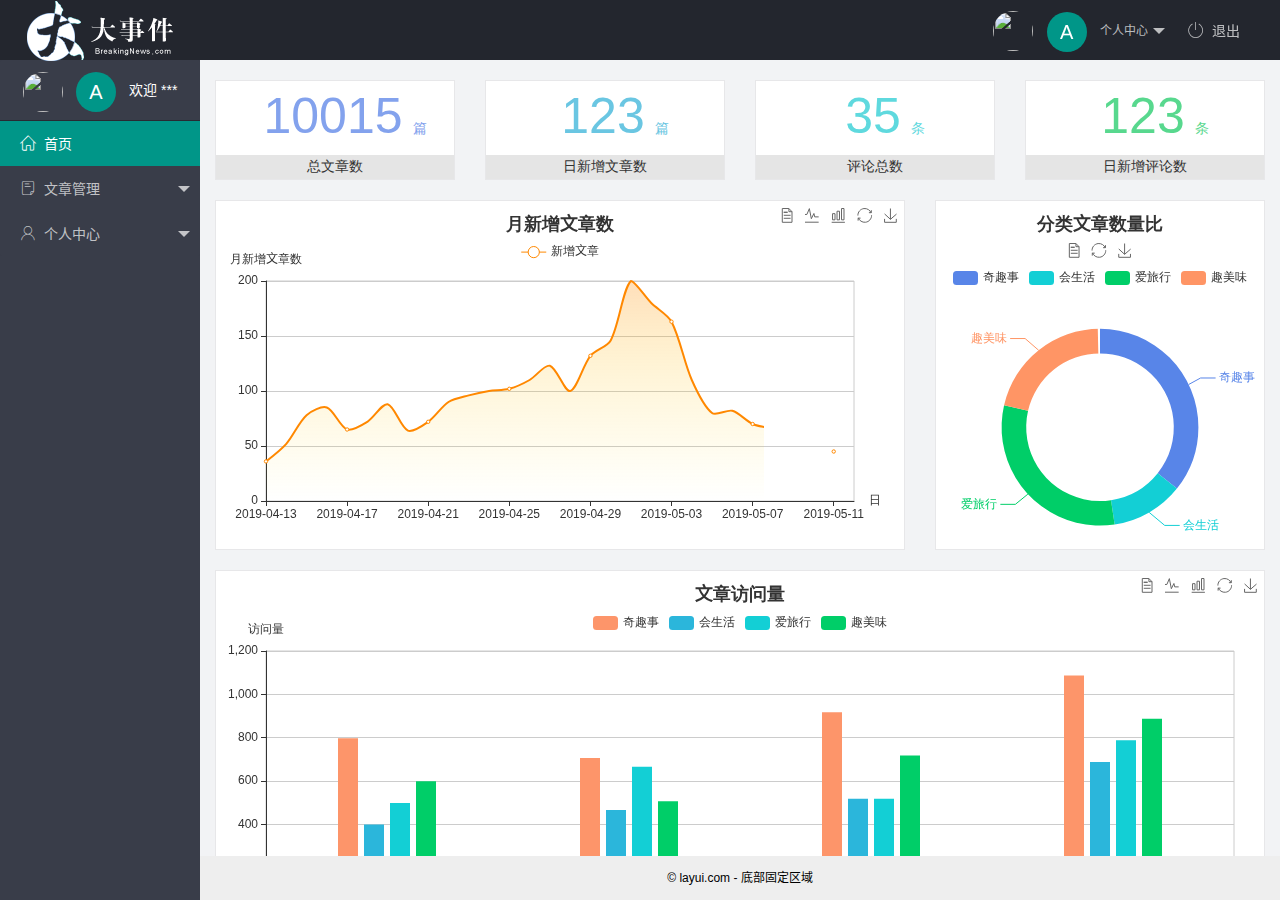
==== commit 2b3cc162: "后台主页修改" ====
--- a/index.html
+++ b/index.html
@@ -32,7 +32,8 @@
                         <dd><a href="">重置密码</a></dd>
                     </dl>
                 </li>
-                <li class="layui-nav-item"><a id="btnLogout" href="javascript:;"><span class="iconfont icon-tuichu"></span>退出</a>
+                <li class="layui-nav-item"><a id="btnLogout" href="javascript:;"><span
+                            class="iconfont icon-tuichu"></span>退出</a>
                 </li>
             </ul>
         </div>
@@ -48,8 +49,7 @@
                         <span id="welcome">欢迎 ***</span>
                     </div>
                     <li class="layui-nav-item layui-this">
-                        <a id="firstNavItem" href="/home/dashboard.html" target="fm"><span
-                                class="iconfont icon-home"></span>首页</a>
+                        <a href="/home/dashboard.html" target="fm"><span class="iconfont icon-home"></span>首页</a>
                     </li>
                     <li class="layui-nav-item">
                         <a class="" href="javascript:;"><span class="iconfont icon-16"></span>文章管理</a>
@@ -85,7 +85,8 @@
 
         <div class="layui-body">
             <!-- 内容主体区域 -->
-            <div style="padding: 0px;height:100%"><iframe name="fm" src="" frameborder="0"></iframe></div>
+            <div style="padding: 0px;height:100%"><iframe name="fm" src="/home/dashboard.html" frameborder="0"></iframe>
+            </div>
         </div>
 
         <div class="layui-footer">
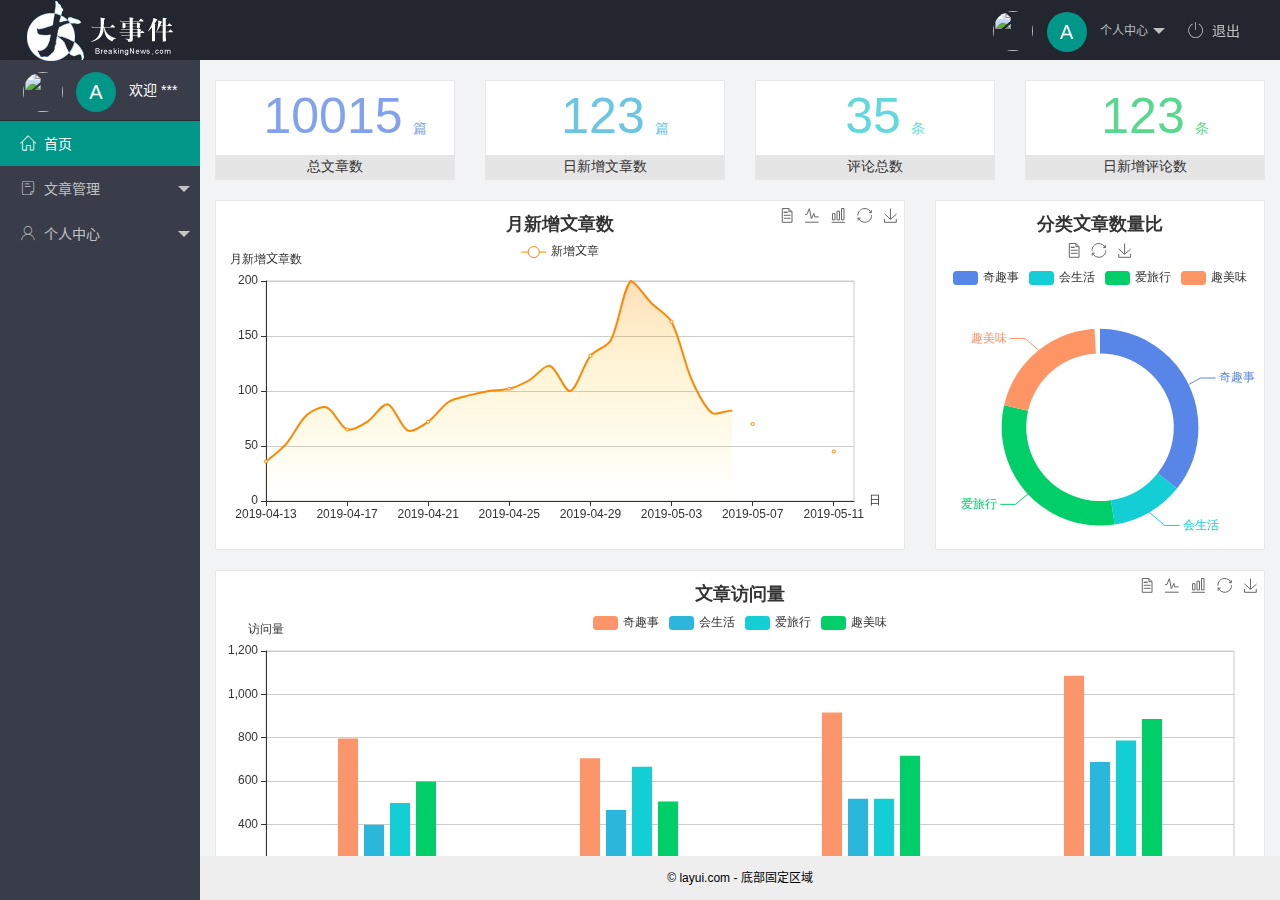
==== commit e3ec27f5: "密码头像" ====
--- a/index.html
+++ b/index.html
@@ -27,9 +27,9 @@
                         个人中心
                     </a>
                     <dl class="layui-nav-child">
-                        <dd><a href="">基本资料</a></dd>
-                        <dd><a href="">更换头像</a></dd>
-                        <dd><a href="">重置密码</a></dd>
+                        <dd><a href="/user/user_info.html" target="fm">基本资料</a></dd>
+                        <dd><a href="/user/user_avatar.html" target="fm">更换头像</a></dd>
+                        <dd><a href="/user/user_pwd.html" target="fm">重置密码</a></dd>
                     </dl>
                 </li>
                 <li class="layui-nav-item"><a id="btnLogout" href="javascript:;"><span
@@ -69,13 +69,13 @@
                         <a href="javascript:;"><span class="iconfont icon-user"></span>个人中心</a>
                         <dl class="layui-nav-child">
                             <dd>
-                                <a href="javascript:;">基本资料</a>
+                                <a href="/user/user_info.html" target="fm"><i class="layui-icon layui-icon-app"></i>基本资料</a>
                             </dd>
                             <dd>
-                                <a href="javascript:;">更换头像</a>
+                                <a href="/user/user_avatar.html" target="fm"><i class="layui-icon layui-icon-app"></i>更换头像</a>
                             </dd>
                             <dd>
-                                <a href="javascript:;">重置密码</a>
+                                <a href="/user/user_pwd.html" target="fm"><i class="layui-icon layui-icon-app"></i>重置密码</a>
                             </dd>
                         </dl>
                     </li>
